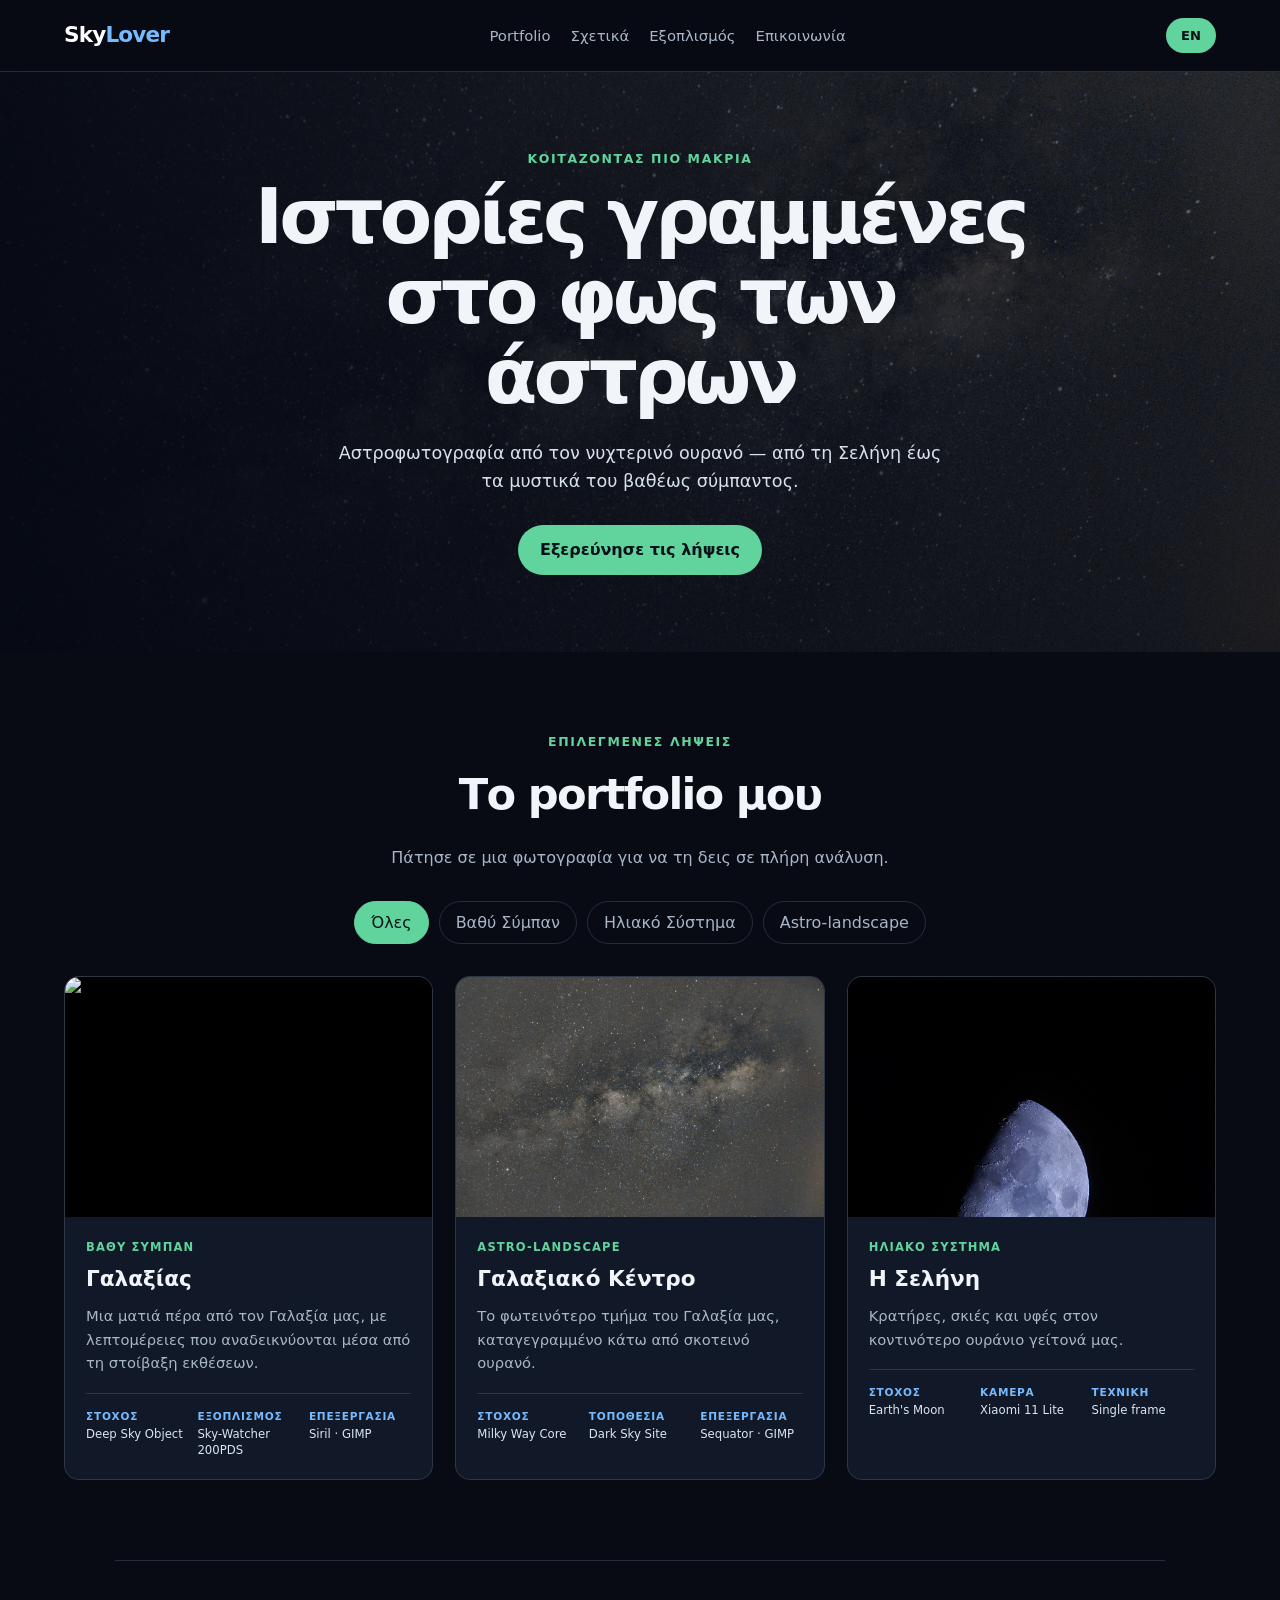
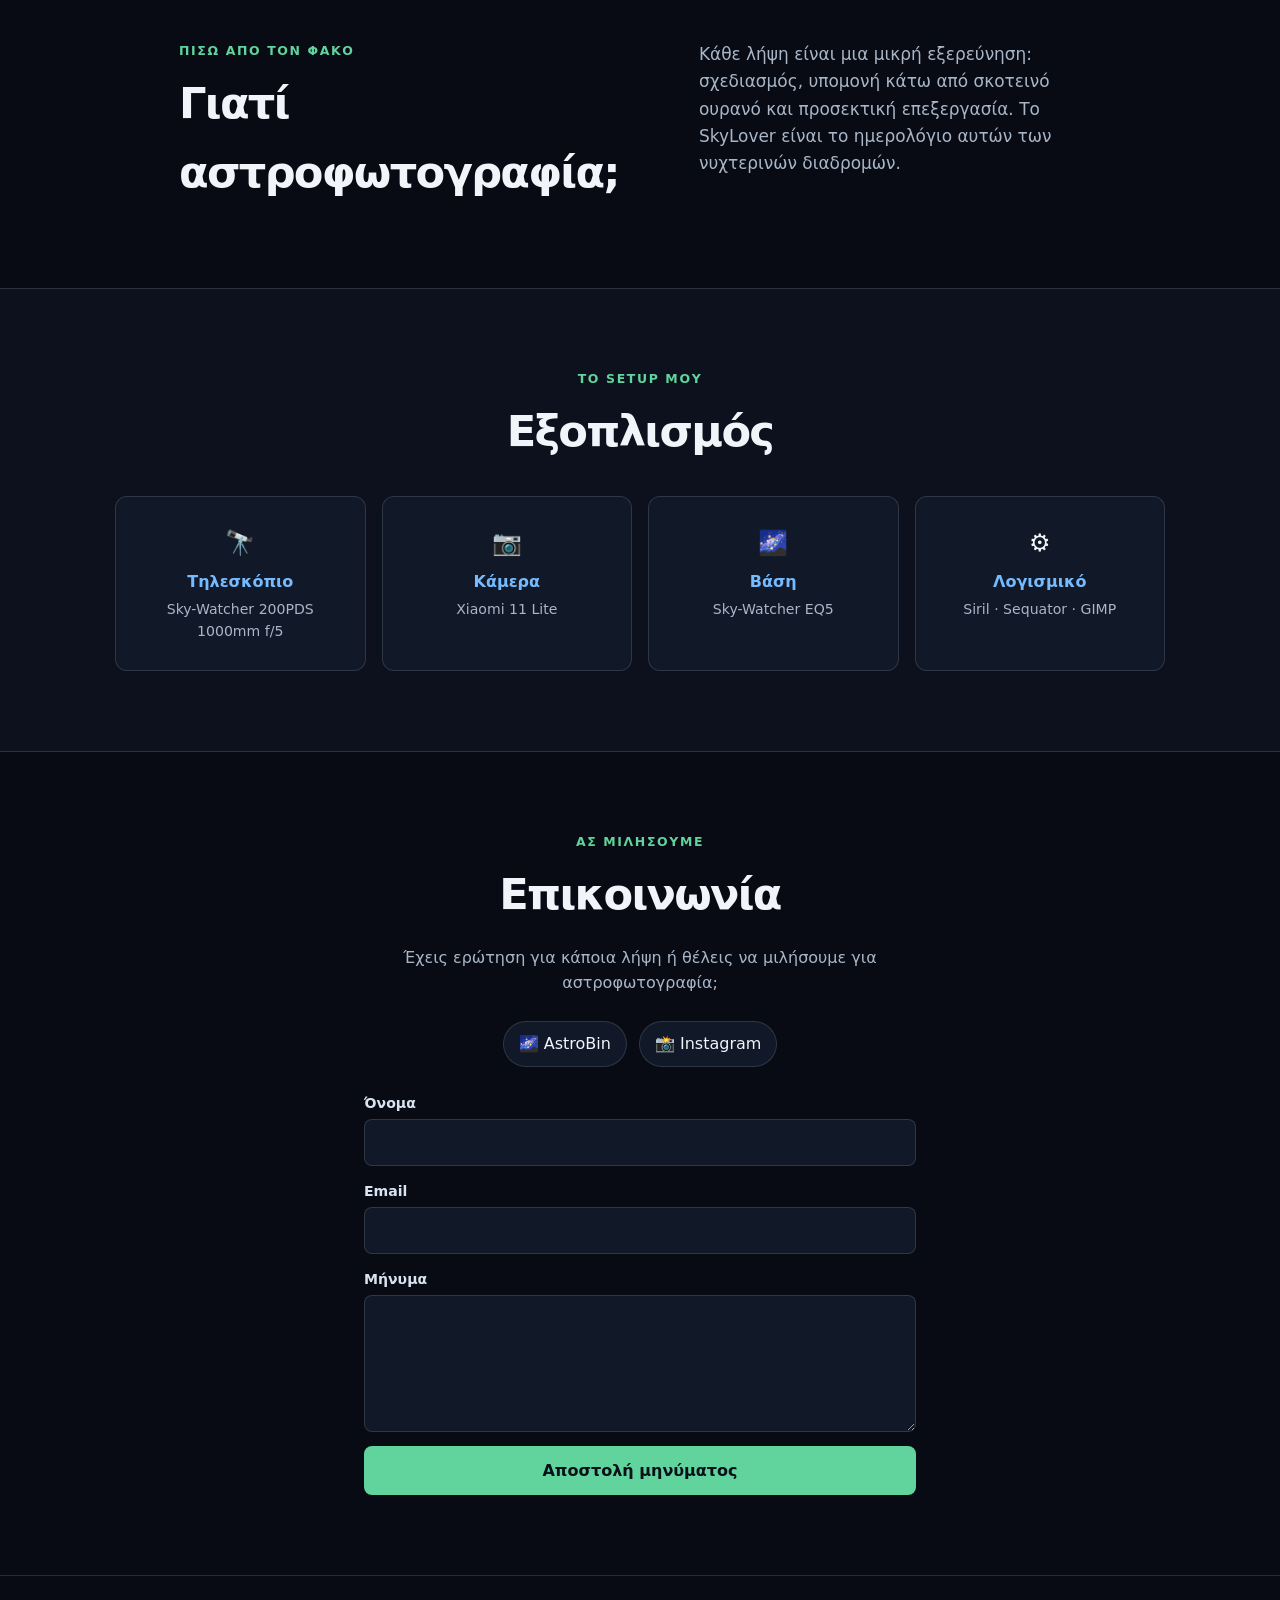
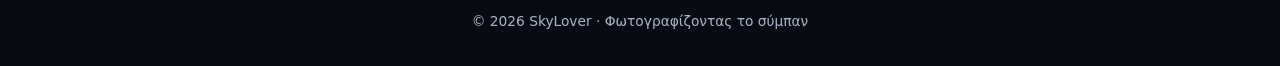
==== index.html @ 0308be3d "Initial SkyLover portfolio site" ====
<!DOCTYPE html>
<html lang="el">
<head>
    <meta charset="UTF-8">
    <meta name="viewport" content="width=device-width, initial-scale=1.0">
    <meta name="description" content="Portfolio αστροφωτογραφίας με λήψεις βαθέως ουρανού, Σελήνης και γαλαξιακού κέντρου.">
    <title>SkyLover | Astrophotography</title>
    <link rel="stylesheet" href="style.css">
</head>
<body>
    <nav class="navbar" aria-label="Κύρια πλοήγηση">
        <a class="logo" href="#top" aria-label="SkyLover αρχική">Sky<span>Lover</span></a>
        <ul class="nav-links">
            <li><a href="#gallery" data-el="Portfolio" data-en="Portfolio">Portfolio</a></li>
            <li><a href="#about" data-el="Σχετικά" data-en="About">Σχετικά</a></li>
            <li><a href="#gear" data-el="Εξοπλισμός" data-en="Gear">Εξοπλισμός</a></li>
            <li><a href="#contact" data-el="Επικοινωνία" data-en="Contact">Επικοινωνία</a></li>
        </ul>
        <button id="lang-toggle" class="lang-btn" type="button" aria-label="Switch language">EN</button>
    </nav>

    <header class="hero" id="top">
        <div class="hero-content">
            <p class="eyebrow" data-el="Κοιτάζοντας πιο μακριά" data-en="Looking farther">Κοιτάζοντας πιο μακριά</p>
            <h1 data-el="Ιστορίες γραμμένες στο φως των άστρων" data-en="Stories written in starlight">Ιστορίες γραμμένες στο φως των άστρων</h1>
            <p class="hero-text" data-el="Αστροφωτογραφία από τον νυχτερινό ουρανό — από τη Σελήνη έως τα μυστικά του βαθέως σύμπαντος." data-en="Astrophotography from the night sky — from the Moon to the mysteries of deep space.">Αστροφωτογραφία από τον νυχτερινό ουρανό — από τη Σελήνη έως τα μυστικά του βαθέως σύμπαντος.</p>
            <a class="primary-btn" href="#gallery" data-el="Εξερεύνησε τις λήψεις" data-en="Explore the images">Εξερεύνησε τις λήψεις</a>
        </div>
    </header>

    <main>
        <section class="portfolio-section" id="gallery" aria-labelledby="portfolio-title">
            <div class="section-heading">
                <p class="eyebrow" data-el="Επιλεγμένες λήψεις" data-en="Selected images">Επιλεγμένες λήψεις</p>
                <h2 id="portfolio-title" data-el="Το portfolio μου" data-en="My portfolio">Το portfolio μου</h2>
                <p data-el="Πάτησε σε μια φωτογραφία για να τη δεις σε πλήρη ανάλυση." data-en="Select an image to view it in full.">Πάτησε σε μια φωτογραφία για να τη δεις σε πλήρη ανάλυση.</p>
            </div>

            <div class="filters-container" role="group" aria-label="Φίλτρα συλλογής">
                <button class="filter-btn active" type="button" data-filter="all" data-el="Όλες" data-en="All">Όλες</button>
                <button class="filter-btn" type="button" data-filter="deepsky" data-el="Βαθύ Σύμπαν" data-en="Deep Sky">Βαθύ Σύμπαν</button>
                <button class="filter-btn" type="button" data-filter="solar" data-el="Ηλιακό Σύστημα" data-en="Solar System">Ηλιακό Σύστημα</button>
                <button class="filter-btn" type="button" data-filter="landscape" data-el="Astro-landscape" data-en="Astro-landscape">Astro-landscape</button>
            </div>

            <div class="gallery">
                <article class="card" data-category="deepsky">
                    <button class="image-trigger" type="button" data-image="images/galaxy.jpg" data-title-el="Γαλαξίας — Βαθύ Σύμπαν" data-title-en="Galaxy — Deep Sky" aria-label="Μεγέθυνση φωτογραφίας γαλαξία">
                        <img src="images/galaxy.jpg" alt="Φωτογραφία ενός γαλαξία στον βαθύ ουρανό" loading="lazy">
                        <span class="image-hint" data-el="Προβολή πλήρους εικόνας" data-en="View full image">Προβολή πλήρους εικόνας</span>
                    </button>
                    <div class="card-info">
                        <p class="category" data-el="Βαθύ Σύμπαν" data-en="Deep Sky">Βαθύ Σύμπαν</p>
                        <h3 data-el="Γαλαξίας" data-en="Galaxy">Γαλαξίας</h3>
                        <p data-el="Μια ματιά πέρα από τον Γαλαξία μας, με λεπτομέρειες που αναδεικνύονται μέσα από τη στοίβαξη εκθέσεων." data-en="A view beyond our Milky Way, with detail revealed through stacked exposures.">Μια ματιά πέρα από τον Γαλαξία μας, με λεπτομέρειες που αναδεικνύονται μέσα από τη στοίβαξη εκθέσεων.</p>
                        <dl class="shot-details"><div><dt data-el="Στόχος" data-en="Target">Στόχος</dt><dd>Deep Sky Object</dd></div><div><dt data-el="Εξοπλισμός" data-en="Gear">Εξοπλισμός</dt><dd>Sky-Watcher 200PDS</dd></div><div><dt data-el="Επεξεργασία" data-en="Processing">Επεξεργασία</dt><dd>Siril · GIMP</dd></div></dl>
                    </div>
                </article>

                <article class="card" data-category="landscape">
                    <button class="image-trigger" type="button" data-image="images/galaxy_center0.jpg" data-title-el="Γαλαξιακό Κέντρο" data-title-en="Milky Way Center" aria-label="Μεγέθυνση φωτογραφίας γαλαξιακού κέντρου">
                        <img src="images/galaxy_center0.jpg" alt="Το φωτεινό γαλαξιακό κέντρο στον νυχτερινό ουρανό" loading="lazy">
                        <span class="image-hint" data-el="Προβολή πλήρους εικόνας" data-en="View full image">Προβολή πλήρους εικόνας</span>
                    </button>
                    <div class="card-info">
                        <p class="category" data-el="Astro-landscape" data-en="Astro-landscape">Astro-landscape</p>
                        <h3 data-el="Γαλαξιακό Κέντρο" data-en="Milky Way Center">Γαλαξιακό Κέντρο</h3>
                        <p data-el="Το φωτεινότερο τμήμα του Γαλαξία μας, καταγεγραμμένο κάτω από σκοτεινό ουρανό." data-en="The brightest part of our Milky Way, captured beneath a dark sky.">Το φωτεινότερο τμήμα του Γαλαξία μας, καταγεγραμμένο κάτω από σκοτεινό ουρανό.</p>
                        <dl class="shot-details"><div><dt data-el="Στόχος" data-en="Target">Στόχος</dt><dd>Milky Way Core</dd></div><div><dt data-el="Τοποθεσία" data-en="Location">Τοποθεσία</dt><dd>Dark Sky Site</dd></div><div><dt data-el="Επεξεργασία" data-en="Processing">Επεξεργασία</dt><dd>Sequator · GIMP</dd></div></dl>
                    </div>
                </article>

                <article class="card" data-category="solar">
                    <button class="image-trigger" type="button" data-image="images/moon1.jpg" data-title-el="Η Σελήνη" data-title-en="The Moon" aria-label="Μεγέθυνση φωτογραφίας της Σελήνης">
                        <img src="images/moon1.jpg" alt="Λεπτομερής φωτογραφία της Σελήνης" loading="lazy">
                        <span class="image-hint" data-el="Προβολή πλήρους εικόνας" data-en="View full image">Προβολή πλήρους εικόνας</span>
                    </button>
                    <div class="card-info">
                        <p class="category" data-el="Ηλιακό Σύστημα" data-en="Solar System">Ηλιακό Σύστημα</p>
                        <h3 data-el="Η Σελήνη" data-en="The Moon">Η Σελήνη</h3>
                        <p data-el="Κρατήρες, σκιές και υφές στον κοντινότερο ουράνιο γείτονά μας." data-en="Craters, shadows, and texture on our nearest celestial neighbour.">Κρατήρες, σκιές και υφές στον κοντινότερο ουράνιο γείτονά μας.</p>
                        <dl class="shot-details"><div><dt data-el="Στόχος" data-en="Target">Στόχος</dt><dd>Earth's Moon</dd></div><div><dt data-el="Κάμερα" data-en="Camera">Κάμερα</dt><dd>Xiaomi 11 Lite</dd></div><div><dt data-el="Τεχνική" data-en="Technique">Τεχνική</dt><dd>Single frame</dd></div></dl>
                    </div>
                </article>
            </div>
        </section>

        <section class="about-section" id="about">
            <div><p class="eyebrow" data-el="Πίσω από τον φακό" data-en="Behind the lens">Πίσω από τον φακό</p><h2 data-el="Γιατί αστροφωτογραφία;" data-en="Why astrophotography?">Γιατί αστροφωτογραφία;</h2></div>
            <p data-el="Κάθε λήψη είναι μια μικρή εξερεύνηση: σχεδιασμός, υπομονή κάτω από σκοτεινό ουρανό και προσεκτική επεξεργασία. Το SkyLover είναι το ημερολόγιο αυτών των νυχτερινών διαδρομών." data-en="Every image is a small expedition: planning, patience under a dark sky, and careful processing. SkyLover is the journal of these nocturnal journeys.">Κάθε λήψη είναι μια μικρή εξερεύνηση: σχεδιασμός, υπομονή κάτω από σκοτεινό ουρανό και προσεκτική επεξεργασία. Το SkyLover είναι το ημερολόγιο αυτών των νυχτερινών διαδρομών.</p>
        </section>

        <section class="gear-section" id="gear"><div class="section-heading"><p class="eyebrow" data-el="Το setup μου" data-en="My setup">Το setup μου</p><h2 data-el="Εξοπλισμός" data-en="Astro gear">Εξοπλισμός</h2></div><div class="gear-grid"><article class="gear-item"><span>🔭</span><h3 data-el="Τηλεσκόπιο" data-en="Telescope">Τηλεσκόπιο</h3><p>Sky-Watcher 200PDS<br>1000mm f/5</p></article><article class="gear-item"><span>📷</span><h3 data-el="Κάμερα" data-en="Camera">Κάμερα</h3><p>Xiaomi 11 Lite</p></article><article class="gear-item"><span>🌌</span><h3 data-el="Βάση" data-en="Mount">Βάση</h3><p>Sky-Watcher EQ5</p></article><article class="gear-item"><span>⚙️</span><h3 data-el="Λογισμικό" data-en="Software">Λογισμικό</h3><p>Siril · Sequator · GIMP</p></article></div></section>

        <section class="contact-section" id="contact"><p class="eyebrow" data-el="Ας μιλήσουμε" data-en="Let's talk">Ας μιλήσουμε</p><h2 data-el="Επικοινωνία" data-en="Contact">Επικοινωνία</h2><p data-el="Έχεις ερώτηση για κάποια λήψη ή θέλεις να μιλήσουμε για αστροφωτογραφία;" data-en="Have a question about an image or want to talk astrophotography?">Έχεις ερώτηση για κάποια λήψη ή θέλεις να μιλήσουμε για αστροφωτογραφία;</p><div class="social-links"><a href="https://www.astrobin.com" target="_blank" rel="noopener noreferrer" class="social-btn">🌌 AstroBin</a><a href="https://www.instagram.com" target="_blank" rel="noopener noreferrer" class="social-btn">📸 Instagram</a></div><form class="contact-form" action="https://formspree.io/f/meeydolz" method="POST"><label><span data-el="Όνομα" data-en="Name">Όνομα</span><input type="text" name="name" autocomplete="name" required></label><label>Email<input type="email" name="email" autocomplete="email" required></label><label><span data-el="Μήνυμα" data-en="Message">Μήνυμα</span><textarea name="message" rows="5" required></textarea></label><button type="submit" class="submit-btn" data-el="Αποστολή μηνύματος" data-en="Send message">Αποστολή μηνύματος</button></form></section>
    </main>

    <footer><p>© <span id="year"></span> SkyLover · <span data-el="Φωτογραφίζοντας το σύμπαν" data-en="Photographing the universe">Φωτογραφίζοντας το σύμπαν</span></p></footer>
    <div id="lightbox" class="lightbox" role="dialog" aria-modal="true" aria-labelledby="lightbox-title" hidden><button class="close-lightbox" type="button" aria-label="Κλείσιμο">×</button><figure><img class="lightbox-content" id="lightbox-img" alt=""><figcaption id="lightbox-title"></figcaption></figure></div>
    <script src="script.js"></script>
</body>
</html>
---- style.css ----
:root { --bg:#080b14; --surface:#111827; --surface-light:#192333; --text:#f1f5f9; --muted:#a9b6c7; --line:rgba(148,163,184,.22); --blue:#76bbff; --accent:#61d39c; }
* { box-sizing:border-box; }
html { scroll-behavior:smooth; }
body { margin:0; background:var(--bg); color:var(--text); font-family:Segoe UI,system-ui,sans-serif; line-height:1.6; }
.navbar { min-height:72px; display:flex; align-items:center; gap:28px; justify-content:space-between; padding:14px clamp(20px,5vw,76px); background:rgba(8,11,20,.88); border-bottom:1px solid var(--line); position:sticky; top:0; z-index:20; backdrop-filter:blur(16px); }
.logo { color:#fff; text-decoration:none; font-size:1.35rem; font-weight:800; letter-spacing:-.04em; }.logo span{color:var(--blue)}
.nav-links { display:flex; list-style:none; gap:20px; padding:0; margin:0; }.nav-links a { color:var(--muted); text-decoration:none; font-size:.93rem; }.nav-links a:hover,.nav-links a:focus { color:var(--blue); }
button,.primary-btn { font:inherit; }.lang-btn,.filter-btn,.social-btn,.submit-btn,.primary-btn { cursor:pointer; transition:.2s ease; }.lang-btn { color:#07111a; background:var(--accent); border:0; border-radius:999px; padding:7px 15px; font-weight:800; font-size:.82rem; }
.hero { min-height:580px; display:grid; place-items:center; text-align:center; padding:72px 20px; background:linear-gradient(90deg,rgba(3,7,18,.92),rgba(3,7,18,.46)),linear-gradient(0deg,rgba(8,11,20,.55),rgba(8,11,20,.15)),url('images/galaxy_center0.jpg') center/cover; }.hero-content { max-width:780px; }.eyebrow { color:var(--accent); text-transform:uppercase; letter-spacing:.13em; font-weight:800; font-size:.78rem; margin:0 0 8px; }.hero h1 { font-size:clamp(2.5rem,6vw,5rem); line-height:1.04; margin:0; letter-spacing:-.055em; }.hero-text { max-width:620px; margin:22px auto 30px; color:#d8e2ee; font-size:1.1rem; }.primary-btn { display:inline-block; border-radius:999px; color:#07111a; background:var(--accent); padding:12px 22px; text-decoration:none; font-weight:800; }.primary-btn:hover { transform:translateY(-2px); box-shadow:0 8px 28px rgba(97,211,156,.3); }
.portfolio-section,.gear-section,.contact-section,.about-section { padding:80px clamp(20px,5vw,76px); }.section-heading { max-width:650px; margin:0 auto 30px; text-align:center; }.section-heading h2,.about-section h2,.contact-section h2 { font-size:clamp(1.8rem,4vw,2.7rem); margin:0; letter-spacing:-.04em; }.section-heading p:last-child,.contact-section>p:not(.eyebrow),.about-section>p { color:var(--muted); }
.filters-container { display:flex; flex-wrap:wrap; justify-content:center; gap:10px; margin-bottom:32px; }.filter-btn { color:var(--muted); padding:8px 16px; background:transparent; border:1px solid var(--line); border-radius:999px; }.filter-btn:hover,.filter-btn.active { color:#07111a; border-color:var(--accent); background:var(--accent); }
.gallery { max-width:1200px; margin:auto; display:grid; grid-template-columns:repeat(3,1fr); gap:22px; }.card { background:var(--surface); border:1px solid var(--line); border-radius:15px; overflow:hidden; }.image-trigger { padding:0; border:0; display:block; width:100%; position:relative; overflow:hidden; background:#000; cursor:zoom-in; }.image-trigger img { display:block; width:100%; height:240px; object-fit:cover; transition:transform .35s ease; }.image-trigger:hover img,.image-trigger:focus img { transform:scale(1.05); }.image-hint { position:absolute; left:14px; bottom:12px; padding:5px 10px; border-radius:999px; background:rgba(8,11,20,.78); color:#fff; font-size:.75rem; opacity:0; transform:translateY(7px); transition:.2s; }.image-trigger:hover .image-hint,.image-trigger:focus .image-hint { opacity:1; transform:none; }.card-info { padding:21px; }.category { color:var(--accent); text-transform:uppercase; letter-spacing:.1em; font-size:.72rem; font-weight:800; margin:0; }.card h3 { font-size:1.35rem; margin:5px 0 8px; }.card-info>p:not(.category) { color:var(--muted); font-size:.92rem; margin:0 0 18px; }.shot-details { margin:0; display:grid; grid-template-columns:repeat(3,1fr); gap:9px; border-top:1px solid var(--line); padding-top:14px; }.shot-details dt { color:var(--blue); font-size:.66rem; font-weight:800; text-transform:uppercase; letter-spacing:.07em; }.shot-details dd { color:#dbe5f0; margin:2px 0 0; font-size:.73rem; line-height:1.35; }
.about-section { max-width:1050px; margin:auto; display:grid; grid-template-columns:1fr 1.25fr; gap:80px; border-top:1px solid var(--line); }.about-section>p { font-size:1.06rem; margin:0; }.gear-section { background:#0c111d; border-block:1px solid var(--line); }.gear-grid { display:grid; grid-template-columns:repeat(4,1fr); gap:16px; max-width:1050px; margin:auto; }.gear-item { text-align:center; padding:27px 15px; background:var(--surface); border:1px solid var(--line); border-radius:12px; }.gear-item>span { font-size:1.5rem; }.gear-item h3 { margin:7px 0 3px; color:var(--blue); font-size:1rem; }.gear-item p { margin:0; color:var(--muted); font-size:.88rem; }
.contact-section { max-width:680px; margin:auto; text-align:center; }.social-links { display:flex; justify-content:center; gap:12px; margin:25px 0; }.social-btn { text-decoration:none; color:var(--text); border:1px solid var(--line); background:var(--surface); padding:9px 15px; border-radius:999px; }.social-btn:hover { border-color:var(--blue); }.contact-form { display:grid; gap:14px; text-align:left; }.contact-form label { display:grid; gap:5px; color:#d9e4f0; font-size:.88rem; font-weight:700; }.contact-form input,.contact-form textarea { width:100%; color:var(--text); background:var(--surface); border:1px solid var(--line); border-radius:8px; padding:11px; font:inherit; }.contact-form input:focus,.contact-form textarea:focus { outline:2px solid var(--blue); outline-offset:2px; }.submit-btn { border:0; border-radius:8px; background:var(--accent); color:#07111a; padding:12px; font-weight:800; }.submit-btn:hover { filter:brightness(1.07); }.form-note { color:var(--muted); font-size:.8rem; } footer { padding:20px; color:var(--muted); border-top:1px solid var(--line); text-align:center; font-size:.86rem; }
.lightbox[hidden] { display:none; }.lightbox { position:fixed; inset:0; z-index:100; background:rgba(0,0,0,.94); padding:48px 20px 20px; display:grid; place-items:center; }.lightbox figure { margin:0; display:grid; gap:9px; justify-items:center; max-height:100%; }.lightbox-content { max-height:78vh; max-width:min(94vw,1280px); object-fit:contain; border-radius:8px; }.lightbox figcaption { color:#e3edf8; }.close-lightbox { position:absolute; right:22px; top:12px; border:0; color:#fff; background:transparent; font-size:2.5rem; line-height:1; cursor:pointer; }
@media (max-width:800px) { .navbar { gap:12px; }.nav-links { gap:12px; }.gallery { grid-template-columns:1fr 1fr; }.gear-grid { grid-template-columns:1fr 1fr; }.about-section { grid-template-columns:1fr; gap:18px; } }
@media (max-width:560px) { .navbar { padding:12px 16px; }.nav-links { display:none; }.hero { min-height:500px; }.portfolio-section,.gear-section,.contact-section,.about-section { padding:58px 20px; }.gallery { grid-template-columns:1fr; }.image-trigger img { height:255px; }.shot-details { gap:5px; }.gear-grid { grid-template-columns:1fr 1fr; } }
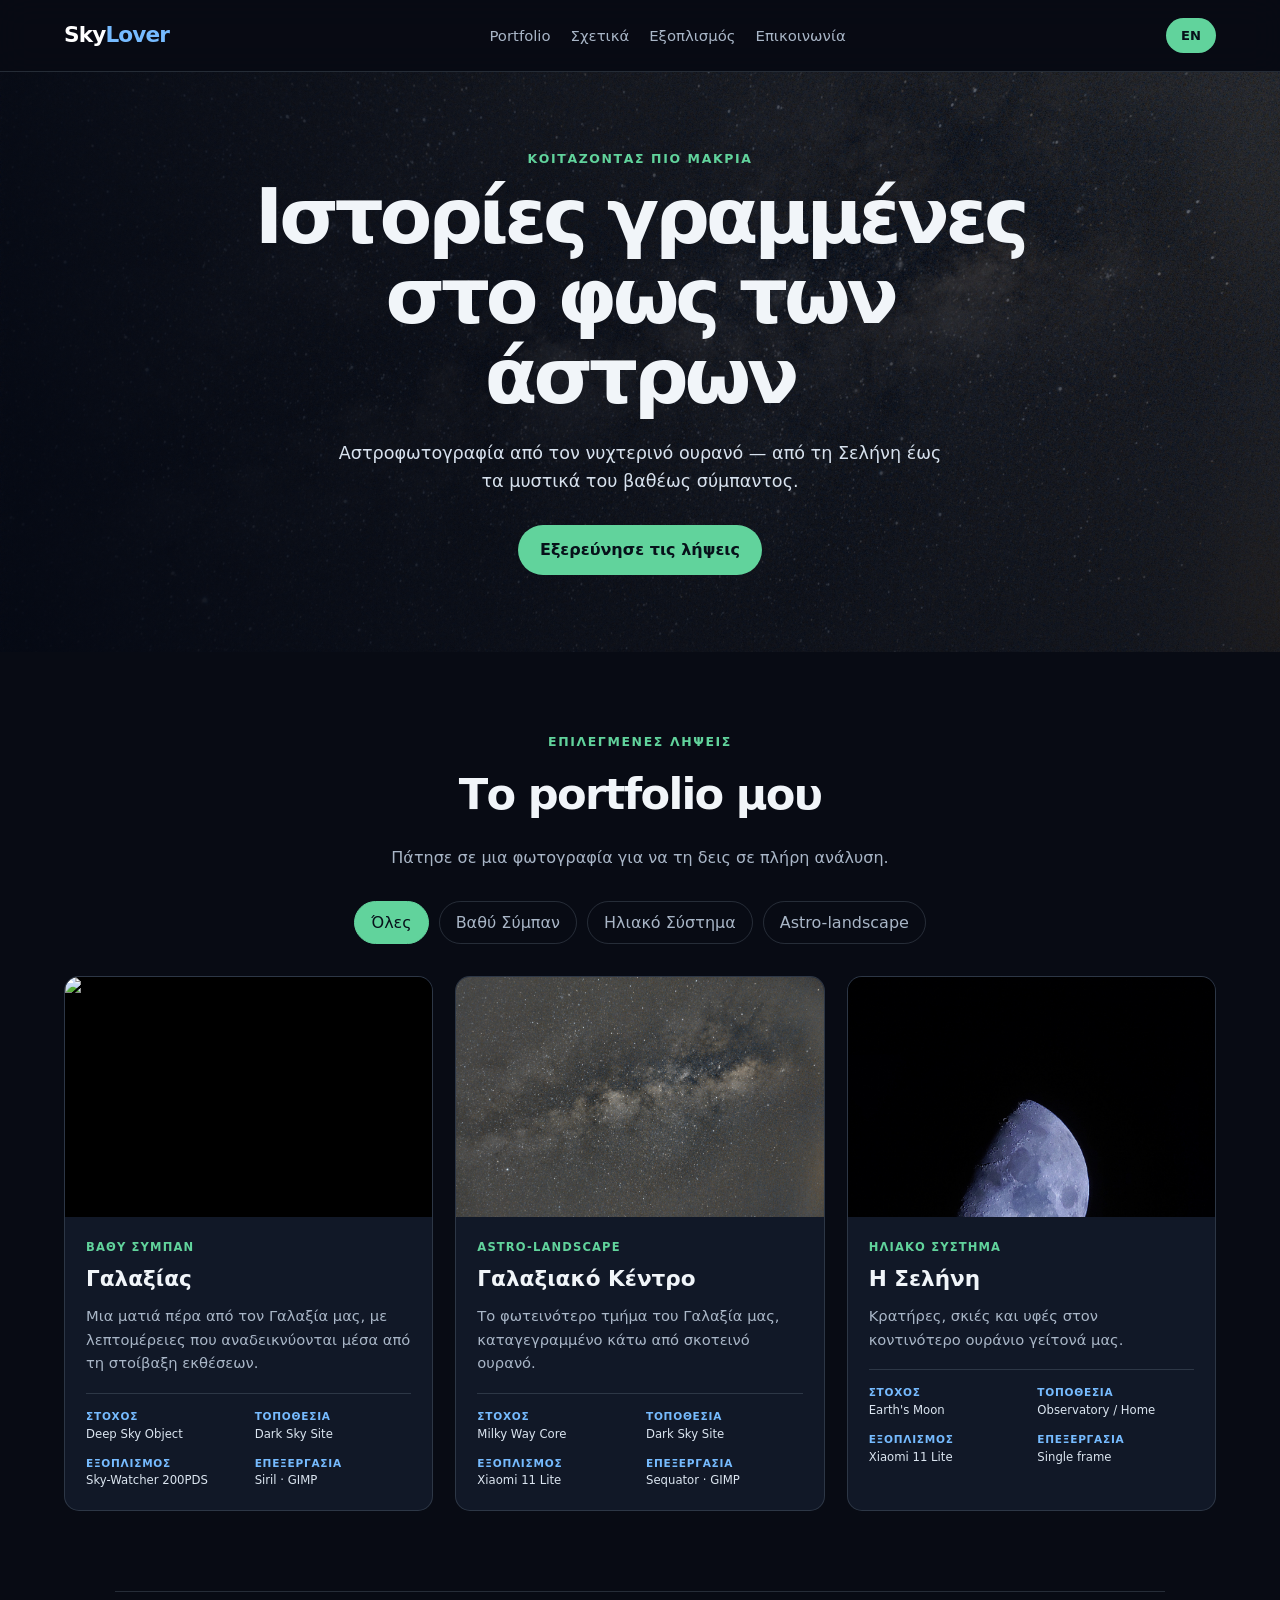
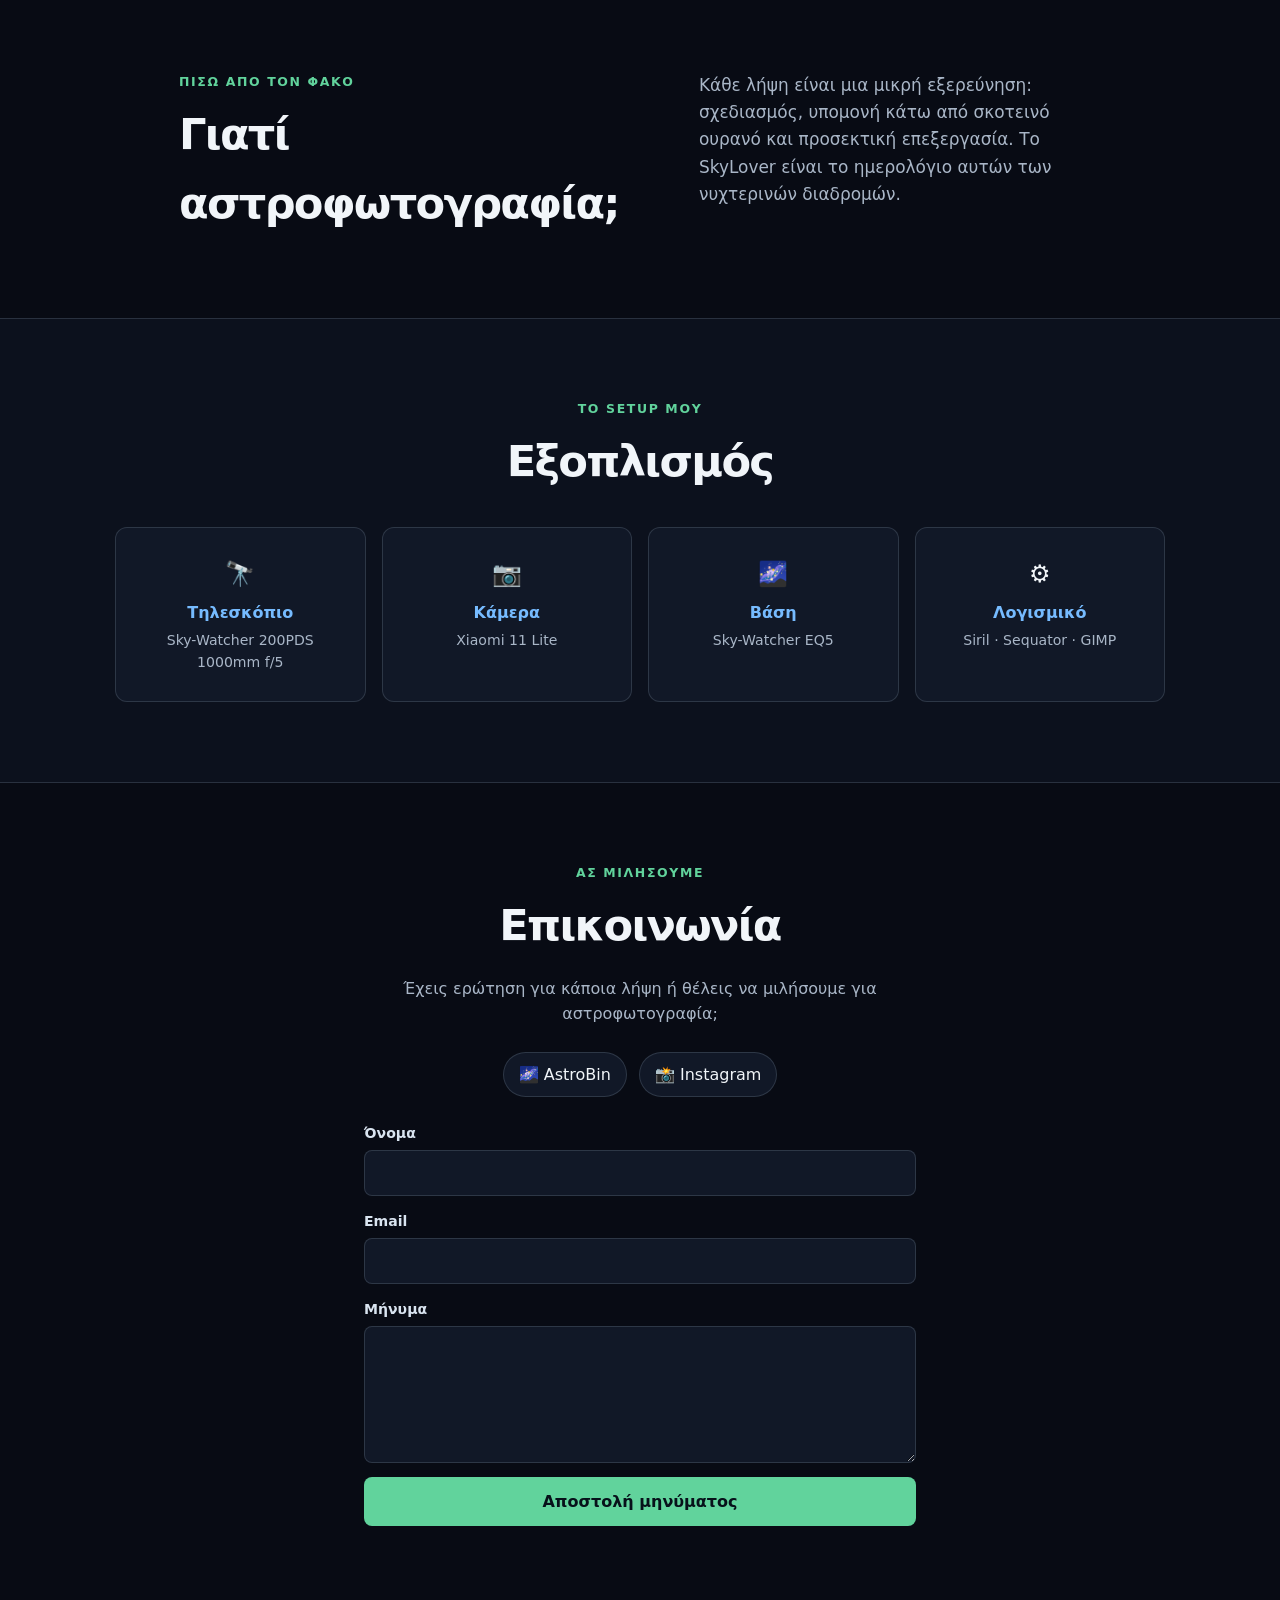
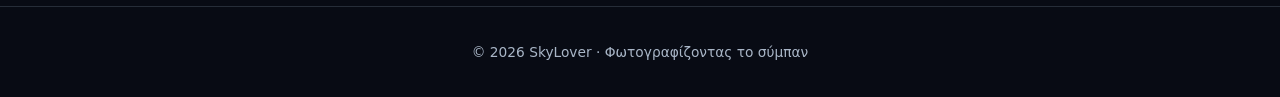
==== commit 43f8b765: "Add photo management CMS" ====
--- a/index.html
+++ b/index.html
@@ -43,46 +43,7 @@
                 <button class="filter-btn" type="button" data-filter="landscape" data-el="Astro-landscape" data-en="Astro-landscape">Astro-landscape</button>
             </div>
 
-            <div class="gallery">
-                <article class="card" data-category="deepsky">
-                    <button class="image-trigger" type="button" data-image="images/galaxy.jpg" data-title-el="Γαλαξίας — Βαθύ Σύμπαν" data-title-en="Galaxy — Deep Sky" aria-label="Μεγέθυνση φωτογραφίας γαλαξία">
-                        <img src="images/galaxy.jpg" alt="Φωτογραφία ενός γαλαξία στον βαθύ ουρανό" loading="lazy">
-                        <span class="image-hint" data-el="Προβολή πλήρους εικόνας" data-en="View full image">Προβολή πλήρους εικόνας</span>
-                    </button>
-                    <div class="card-info">
-                        <p class="category" data-el="Βαθύ Σύμπαν" data-en="Deep Sky">Βαθύ Σύμπαν</p>
-                        <h3 data-el="Γαλαξίας" data-en="Galaxy">Γαλαξίας</h3>
-                        <p data-el="Μια ματιά πέρα από τον Γαλαξία μας, με λεπτομέρειες που αναδεικνύονται μέσα από τη στοίβαξη εκθέσεων." data-en="A view beyond our Milky Way, with detail revealed through stacked exposures.">Μια ματιά πέρα από τον Γαλαξία μας, με λεπτομέρειες που αναδεικνύονται μέσα από τη στοίβαξη εκθέσεων.</p>
-                        <dl class="shot-details"><div><dt data-el="Στόχος" data-en="Target">Στόχος</dt><dd>Deep Sky Object</dd></div><div><dt data-el="Εξοπλισμός" data-en="Gear">Εξοπλισμός</dt><dd>Sky-Watcher 200PDS</dd></div><div><dt data-el="Επεξεργασία" data-en="Processing">Επεξεργασία</dt><dd>Siril · GIMP</dd></div></dl>
-                    </div>
-                </article>
-
-                <article class="card" data-category="landscape">
-                    <button class="image-trigger" type="button" data-image="images/galaxy_center0.jpg" data-title-el="Γαλαξιακό Κέντρο" data-title-en="Milky Way Center" aria-label="Μεγέθυνση φωτογραφίας γαλαξιακού κέντρου">
-                        <img src="images/galaxy_center0.jpg" alt="Το φωτεινό γαλαξιακό κέντρο στον νυχτερινό ουρανό" loading="lazy">
-                        <span class="image-hint" data-el="Προβολή πλήρους εικόνας" data-en="View full image">Προβολή πλήρους εικόνας</span>
-                    </button>
-                    <div class="card-info">
-                        <p class="category" data-el="Astro-landscape" data-en="Astro-landscape">Astro-landscape</p>
-                        <h3 data-el="Γαλαξιακό Κέντρο" data-en="Milky Way Center">Γαλαξιακό Κέντρο</h3>
-                        <p data-el="Το φωτεινότερο τμήμα του Γαλαξία μας, καταγεγραμμένο κάτω από σκοτεινό ουρανό." data-en="The brightest part of our Milky Way, captured beneath a dark sky.">Το φωτεινότερο τμήμα του Γαλαξία μας, καταγεγραμμένο κάτω από σκοτεινό ουρανό.</p>
-                        <dl class="shot-details"><div><dt data-el="Στόχος" data-en="Target">Στόχος</dt><dd>Milky Way Core</dd></div><div><dt data-el="Τοποθεσία" data-en="Location">Τοποθεσία</dt><dd>Dark Sky Site</dd></div><div><dt data-el="Επεξεργασία" data-en="Processing">Επεξεργασία</dt><dd>Sequator · GIMP</dd></div></dl>
-                    </div>
-                </article>
-
-                <article class="card" data-category="solar">
-                    <button class="image-trigger" type="button" data-image="images/moon1.jpg" data-title-el="Η Σελήνη" data-title-en="The Moon" aria-label="Μεγέθυνση φωτογραφίας της Σελήνης">
-                        <img src="images/moon1.jpg" alt="Λεπτομερής φωτογραφία της Σελήνης" loading="lazy">
-                        <span class="image-hint" data-el="Προβολή πλήρους εικόνας" data-en="View full image">Προβολή πλήρους εικόνας</span>
-                    </button>
-                    <div class="card-info">
-                        <p class="category" data-el="Ηλιακό Σύστημα" data-en="Solar System">Ηλιακό Σύστημα</p>
-                        <h3 data-el="Η Σελήνη" data-en="The Moon">Η Σελήνη</h3>
-                        <p data-el="Κρατήρες, σκιές και υφές στον κοντινότερο ουράνιο γείτονά μας." data-en="Craters, shadows, and texture on our nearest celestial neighbour.">Κρατήρες, σκιές και υφές στον κοντινότερο ουράνιο γείτονά μας.</p>
-                        <dl class="shot-details"><div><dt data-el="Στόχος" data-en="Target">Στόχος</dt><dd>Earth's Moon</dd></div><div><dt data-el="Κάμερα" data-en="Camera">Κάμερα</dt><dd>Xiaomi 11 Lite</dd></div><div><dt data-el="Τεχνική" data-en="Technique">Τεχνική</dt><dd>Single frame</dd></div></dl>
-                    </div>
-                </article>
-            </div>
+            <div class="gallery" id="photo-gallery" aria-live="polite"></div>
         </section>
 
         <section class="about-section" id="about">
--- a/style.css
+++ b/style.css
@@ -9,7 +9,7 @@
 .hero { min-height:580px; display:grid; place-items:center; text-align:center; padding:72px 20px; background:linear-gradient(90deg,rgba(3,7,18,.92),rgba(3,7,18,.46)),linear-gradient(0deg,rgba(8,11,20,.55),rgba(8,11,20,.15)),url('images/galaxy_center0.jpg') center/cover; }.hero-content { max-width:780px; }.eyebrow { color:var(--accent); text-transform:uppercase; letter-spacing:.13em; font-weight:800; font-size:.78rem; margin:0 0 8px; }.hero h1 { font-size:clamp(2.5rem,6vw,5rem); line-height:1.04; margin:0; letter-spacing:-.055em; }.hero-text { max-width:620px; margin:22px auto 30px; color:#d8e2ee; font-size:1.1rem; }.primary-btn { display:inline-block; border-radius:999px; color:#07111a; background:var(--accent); padding:12px 22px; text-decoration:none; font-weight:800; }.primary-btn:hover { transform:translateY(-2px); box-shadow:0 8px 28px rgba(97,211,156,.3); }
 .portfolio-section,.gear-section,.contact-section,.about-section { padding:80px clamp(20px,5vw,76px); }.section-heading { max-width:650px; margin:0 auto 30px; text-align:center; }.section-heading h2,.about-section h2,.contact-section h2 { font-size:clamp(1.8rem,4vw,2.7rem); margin:0; letter-spacing:-.04em; }.section-heading p:last-child,.contact-section>p:not(.eyebrow),.about-section>p { color:var(--muted); }
 .filters-container { display:flex; flex-wrap:wrap; justify-content:center; gap:10px; margin-bottom:32px; }.filter-btn { color:var(--muted); padding:8px 16px; background:transparent; border:1px solid var(--line); border-radius:999px; }.filter-btn:hover,.filter-btn.active { color:#07111a; border-color:var(--accent); background:var(--accent); }
-.gallery { max-width:1200px; margin:auto; display:grid; grid-template-columns:repeat(3,1fr); gap:22px; }.card { background:var(--surface); border:1px solid var(--line); border-radius:15px; overflow:hidden; }.image-trigger { padding:0; border:0; display:block; width:100%; position:relative; overflow:hidden; background:#000; cursor:zoom-in; }.image-trigger img { display:block; width:100%; height:240px; object-fit:cover; transition:transform .35s ease; }.image-trigger:hover img,.image-trigger:focus img { transform:scale(1.05); }.image-hint { position:absolute; left:14px; bottom:12px; padding:5px 10px; border-radius:999px; background:rgba(8,11,20,.78); color:#fff; font-size:.75rem; opacity:0; transform:translateY(7px); transition:.2s; }.image-trigger:hover .image-hint,.image-trigger:focus .image-hint { opacity:1; transform:none; }.card-info { padding:21px; }.category { color:var(--accent); text-transform:uppercase; letter-spacing:.1em; font-size:.72rem; font-weight:800; margin:0; }.card h3 { font-size:1.35rem; margin:5px 0 8px; }.card-info>p:not(.category) { color:var(--muted); font-size:.92rem; margin:0 0 18px; }.shot-details { margin:0; display:grid; grid-template-columns:repeat(3,1fr); gap:9px; border-top:1px solid var(--line); padding-top:14px; }.shot-details dt { color:var(--blue); font-size:.66rem; font-weight:800; text-transform:uppercase; letter-spacing:.07em; }.shot-details dd { color:#dbe5f0; margin:2px 0 0; font-size:.73rem; line-height:1.35; }
+.gallery { max-width:1200px; margin:auto; display:grid; grid-template-columns:repeat(3,1fr); gap:22px; }.card { background:var(--surface); border:1px solid var(--line); border-radius:15px; overflow:hidden; }.image-trigger { padding:0; border:0; display:block; width:100%; position:relative; overflow:hidden; background:#000; cursor:zoom-in; }.image-trigger img { display:block; width:100%; height:240px; object-fit:cover; transition:transform .35s ease; }.image-trigger:hover img,.image-trigger:focus img { transform:scale(1.05); }.image-hint { position:absolute; left:14px; bottom:12px; padding:5px 10px; border-radius:999px; background:rgba(8,11,20,.78); color:#fff; font-size:.75rem; opacity:0; transform:translateY(7px); transition:.2s; }.image-trigger:hover .image-hint,.image-trigger:focus .image-hint { opacity:1; transform:none; }.card-info { padding:21px; }.category { color:var(--accent); text-transform:uppercase; letter-spacing:.1em; font-size:.72rem; font-weight:800; margin:0; }.card h3 { font-size:1.35rem; margin:5px 0 8px; }.card-info>p:not(.category) { color:var(--muted); font-size:.92rem; margin:0 0 18px; }.shot-details { margin:0; display:grid; grid-template-columns:repeat(2,1fr); gap:12px; border-top:1px solid var(--line); padding-top:14px; }.shot-details dt { color:var(--blue); font-size:.66rem; font-weight:800; text-transform:uppercase; letter-spacing:.07em; }.shot-details dd { color:#dbe5f0; margin:2px 0 0; font-size:.73rem; line-height:1.35; }
 .about-section { max-width:1050px; margin:auto; display:grid; grid-template-columns:1fr 1.25fr; gap:80px; border-top:1px solid var(--line); }.about-section>p { font-size:1.06rem; margin:0; }.gear-section { background:#0c111d; border-block:1px solid var(--line); }.gear-grid { display:grid; grid-template-columns:repeat(4,1fr); gap:16px; max-width:1050px; margin:auto; }.gear-item { text-align:center; padding:27px 15px; background:var(--surface); border:1px solid var(--line); border-radius:12px; }.gear-item>span { font-size:1.5rem; }.gear-item h3 { margin:7px 0 3px; color:var(--blue); font-size:1rem; }.gear-item p { margin:0; color:var(--muted); font-size:.88rem; }
 .contact-section { max-width:680px; margin:auto; text-align:center; }.social-links { display:flex; justify-content:center; gap:12px; margin:25px 0; }.social-btn { text-decoration:none; color:var(--text); border:1px solid var(--line); background:var(--surface); padding:9px 15px; border-radius:999px; }.social-btn:hover { border-color:var(--blue); }.contact-form { display:grid; gap:14px; text-align:left; }.contact-form label { display:grid; gap:5px; color:#d9e4f0; font-size:.88rem; font-weight:700; }.contact-form input,.contact-form textarea { width:100%; color:var(--text); background:var(--surface); border:1px solid var(--line); border-radius:8px; padding:11px; font:inherit; }.contact-form input:focus,.contact-form textarea:focus { outline:2px solid var(--blue); outline-offset:2px; }.submit-btn { border:0; border-radius:8px; background:var(--accent); color:#07111a; padding:12px; font-weight:800; }.submit-btn:hover { filter:brightness(1.07); }.form-note { color:var(--muted); font-size:.8rem; } footer { padding:20px; color:var(--muted); border-top:1px solid var(--line); text-align:center; font-size:.86rem; }
 .lightbox[hidden] { display:none; }.lightbox { position:fixed; inset:0; z-index:100; background:rgba(0,0,0,.94); padding:48px 20px 20px; display:grid; place-items:center; }.lightbox figure { margin:0; display:grid; gap:9px; justify-items:center; max-height:100%; }.lightbox-content { max-height:78vh; max-width:min(94vw,1280px); object-fit:contain; border-radius:8px; }.lightbox figcaption { color:#e3edf8; }.close-lightbox { position:absolute; right:22px; top:12px; border:0; color:#fff; background:transparent; font-size:2.5rem; line-height:1; cursor:pointer; }
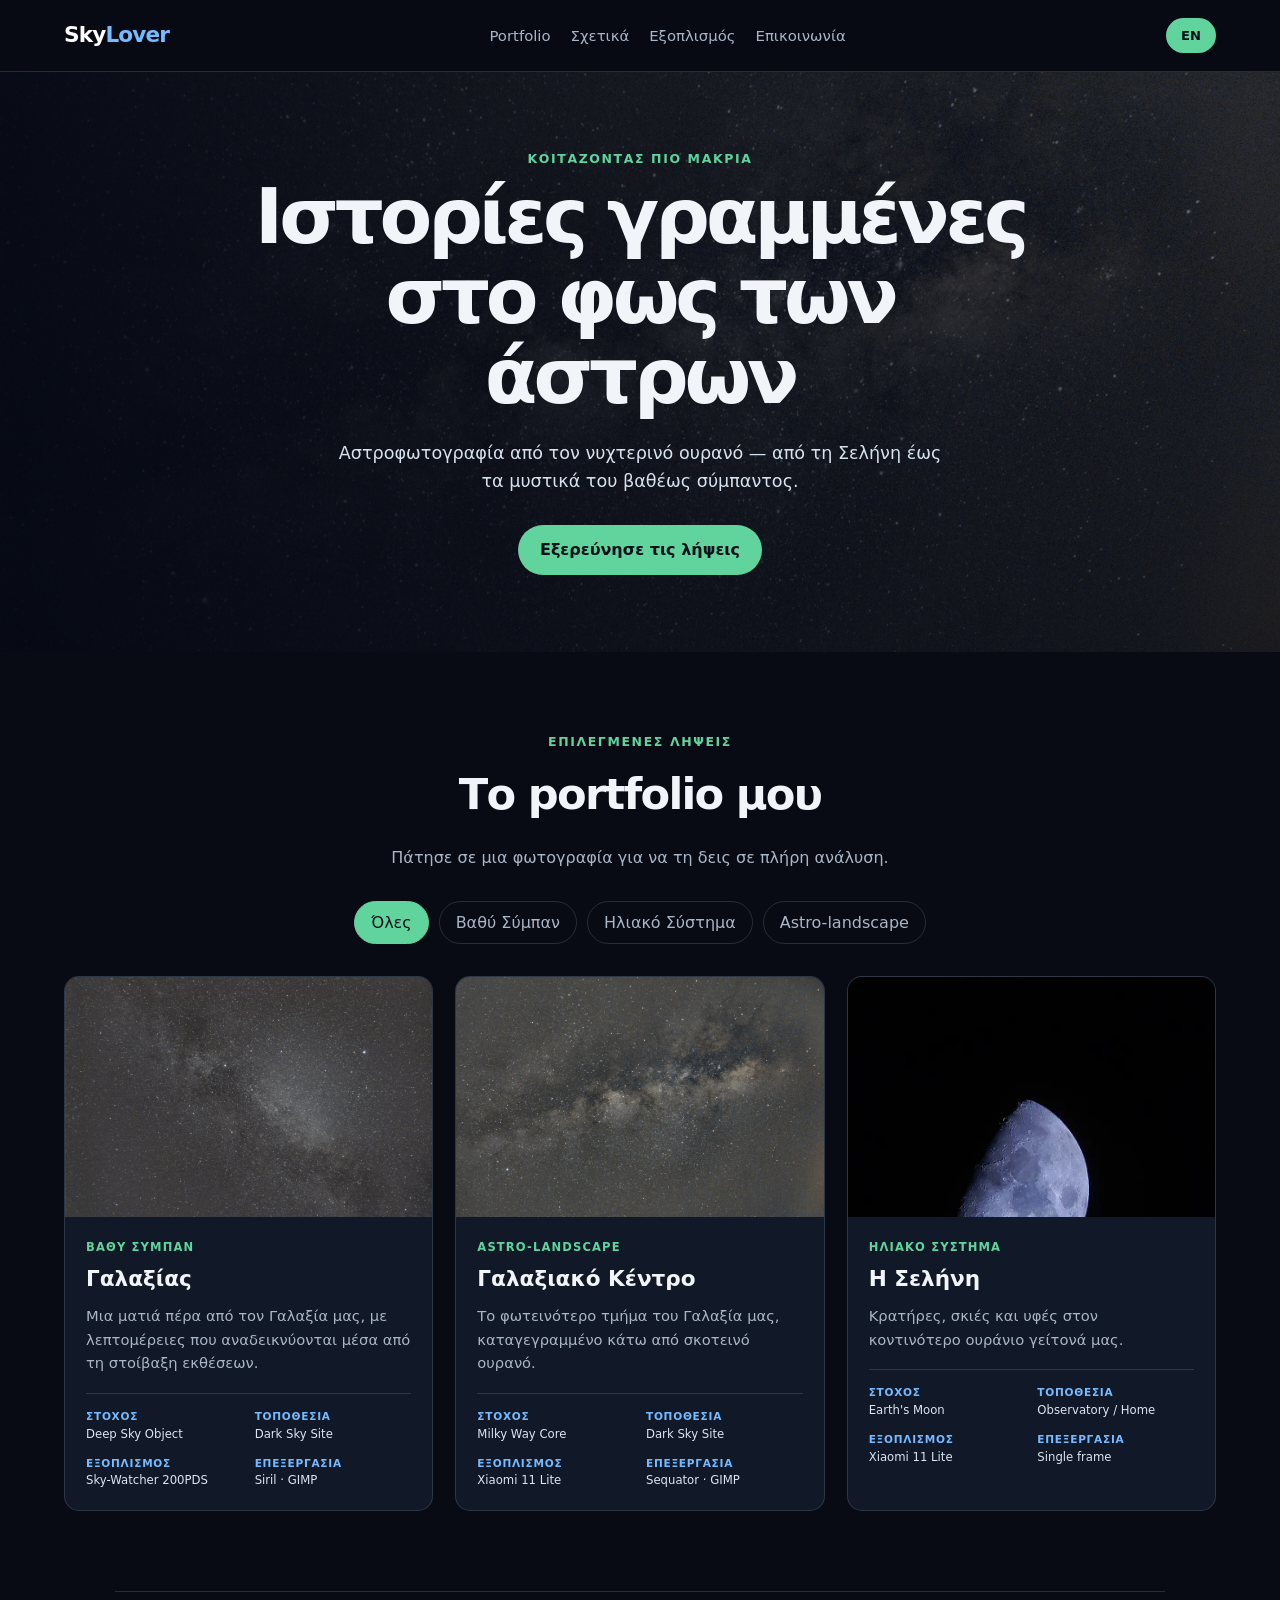
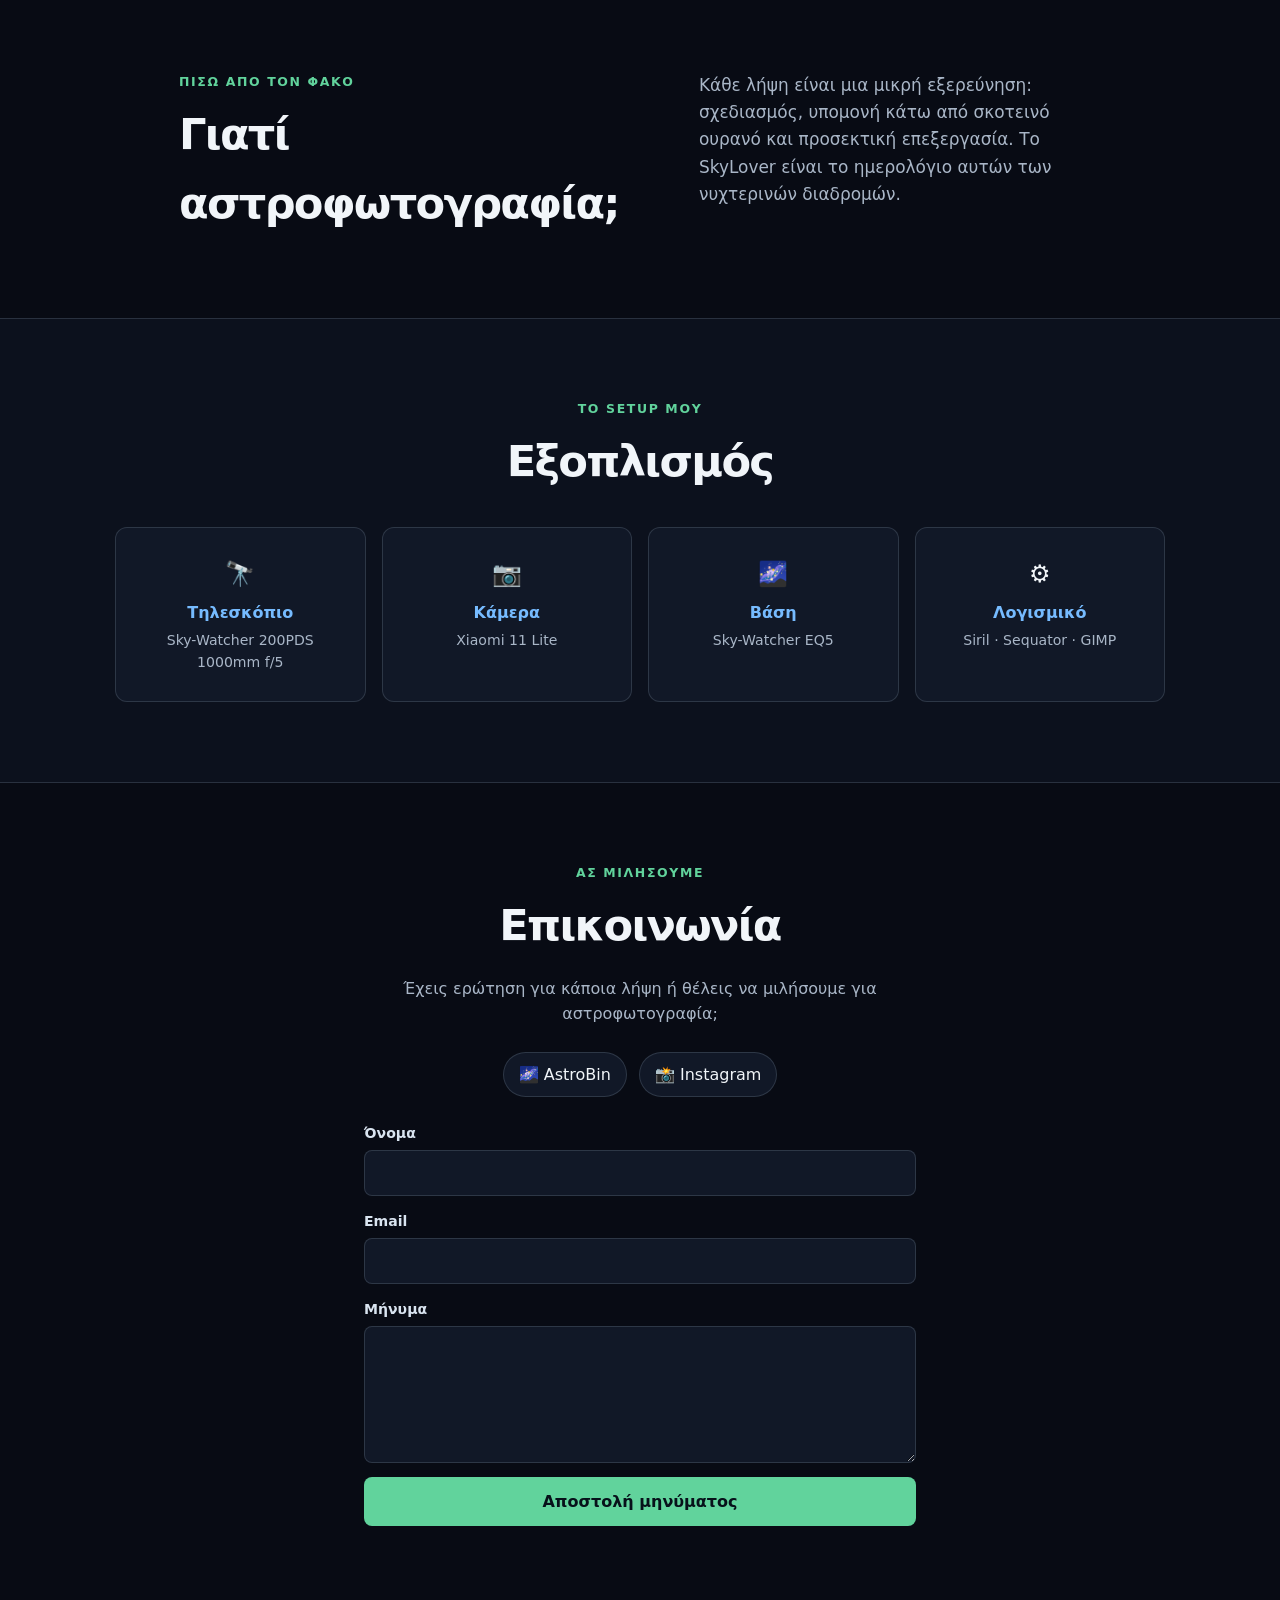
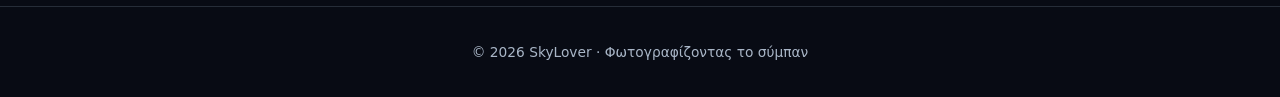
==== commit c70f7838: "Add favicon and social sharing preview" ====
--- a/index.html
+++ b/index.html
@@ -5,7 +5,22 @@
     <meta name="viewport" content="width=device-width, initial-scale=1.0">
     <meta name="description" content="Portfolio αστροφωτογραφίας με λήψεις βαθέως ουρανού, Σελήνης και γαλαξιακού κέντρου.">
     <title>SkyLover | Astrophotography</title>
+    <link rel="canonical" href="https://skylover-astrophotography.netlify.app/">
+    <link rel="icon" href="images/favicon.svg" type="image/svg+xml">
+    <meta property="og:type" content="website">
+    <meta property="og:locale" content="el_GR">
+    <meta property="og:title" content="SkyLover | Astrophotography">
+    <meta property="og:description" content="Αστροφωτογραφία από τον νυχτερινό ουρανό — από τη Σελήνη έως τα μυστικά του βαθέως σύμπαντος.">
+    <meta property="og:url" content="https://skylover-astrophotography.netlify.app/">
+    <meta property="og:image" content="https://skylover-astrophotography.netlify.app/images/social-preview.jpg">
+    <meta property="og:image:width" content="1200">
+    <meta property="og:image:height" content="630">
+    <meta name="twitter:card" content="summary_large_image">
+    <meta name="twitter:title" content="SkyLover | Astrophotography">
+    <meta name="twitter:description" content="Αστροφωτογραφία από τον νυχτερινό ουρανό.">
+    <meta name="twitter:image" content="https://skylover-astrophotography.netlify.app/images/social-preview.jpg">
     <link rel="stylesheet" href="style.css">
+    <script src="https://identity.netlify.com/v1/netlify-identity-widget.js"></script>
 </head>
 <body>
     <nav class="navbar" aria-label="Κύρια πλοήγηση">
@@ -59,5 +74,16 @@
     <footer><p>© <span id="year"></span> SkyLover · <span data-el="Φωτογραφίζοντας το σύμπαν" data-en="Photographing the universe">Φωτογραφίζοντας το σύμπαν</span></p></footer>
     <div id="lightbox" class="lightbox" role="dialog" aria-modal="true" aria-labelledby="lightbox-title" hidden><button class="close-lightbox" type="button" aria-label="Κλείσιμο">×</button><figure><img class="lightbox-content" id="lightbox-img" alt=""><figcaption id="lightbox-title"></figcaption></figure></div>
     <script src="script.js"></script>
+    <script>
+      if (window.netlifyIdentity) {
+        window.netlifyIdentity.on('init', (user) => {
+          if (!user) {
+            window.netlifyIdentity.on('login', () => {
+              document.location.href = '/admin/';
+            });
+          }
+        });
+      }
+    </script>
 </body>
 </html>
--- a/style.css
+++ b/style.css
@@ -6,7 +6,7 @@
 .logo { color:#fff; text-decoration:none; font-size:1.35rem; font-weight:800; letter-spacing:-.04em; }.logo span{color:var(--blue)}
 .nav-links { display:flex; list-style:none; gap:20px; padding:0; margin:0; }.nav-links a { color:var(--muted); text-decoration:none; font-size:.93rem; }.nav-links a:hover,.nav-links a:focus { color:var(--blue); }
 button,.primary-btn { font:inherit; }.lang-btn,.filter-btn,.social-btn,.submit-btn,.primary-btn { cursor:pointer; transition:.2s ease; }.lang-btn { color:#07111a; background:var(--accent); border:0; border-radius:999px; padding:7px 15px; font-weight:800; font-size:.82rem; }
-.hero { min-height:580px; display:grid; place-items:center; text-align:center; padding:72px 20px; background:linear-gradient(90deg,rgba(3,7,18,.92),rgba(3,7,18,.46)),linear-gradient(0deg,rgba(8,11,20,.55),rgba(8,11,20,.15)),url('images/galaxy_center0.jpg') center/cover; }.hero-content { max-width:780px; }.eyebrow { color:var(--accent); text-transform:uppercase; letter-spacing:.13em; font-weight:800; font-size:.78rem; margin:0 0 8px; }.hero h1 { font-size:clamp(2.5rem,6vw,5rem); line-height:1.04; margin:0; letter-spacing:-.055em; }.hero-text { max-width:620px; margin:22px auto 30px; color:#d8e2ee; font-size:1.1rem; }.primary-btn { display:inline-block; border-radius:999px; color:#07111a; background:var(--accent); padding:12px 22px; text-decoration:none; font-weight:800; }.primary-btn:hover { transform:translateY(-2px); box-shadow:0 8px 28px rgba(97,211,156,.3); }
+.hero { min-height:580px; display:grid; place-items:center; text-align:center; padding:72px 20px; background:linear-gradient(90deg,rgba(3,7,18,.92),rgba(3,7,18,.46)),linear-gradient(0deg,rgba(8,11,20,.55),rgba(8,11,20,.15)),url('images/galaxy_center0.webp') center/cover; }.hero-content { max-width:780px; }.eyebrow { color:var(--accent); text-transform:uppercase; letter-spacing:.13em; font-weight:800; font-size:.78rem; margin:0 0 8px; }.hero h1 { font-size:clamp(2.5rem,6vw,5rem); line-height:1.04; margin:0; letter-spacing:-.055em; }.hero-text { max-width:620px; margin:22px auto 30px; color:#d8e2ee; font-size:1.1rem; }.primary-btn { display:inline-block; border-radius:999px; color:#07111a; background:var(--accent); padding:12px 22px; text-decoration:none; font-weight:800; }.primary-btn:hover { transform:translateY(-2px); box-shadow:0 8px 28px rgba(97,211,156,.3); }
 .portfolio-section,.gear-section,.contact-section,.about-section { padding:80px clamp(20px,5vw,76px); }.section-heading { max-width:650px; margin:0 auto 30px; text-align:center; }.section-heading h2,.about-section h2,.contact-section h2 { font-size:clamp(1.8rem,4vw,2.7rem); margin:0; letter-spacing:-.04em; }.section-heading p:last-child,.contact-section>p:not(.eyebrow),.about-section>p { color:var(--muted); }
 .filters-container { display:flex; flex-wrap:wrap; justify-content:center; gap:10px; margin-bottom:32px; }.filter-btn { color:var(--muted); padding:8px 16px; background:transparent; border:1px solid var(--line); border-radius:999px; }.filter-btn:hover,.filter-btn.active { color:#07111a; border-color:var(--accent); background:var(--accent); }
 .gallery { max-width:1200px; margin:auto; display:grid; grid-template-columns:repeat(3,1fr); gap:22px; }.card { background:var(--surface); border:1px solid var(--line); border-radius:15px; overflow:hidden; }.image-trigger { padding:0; border:0; display:block; width:100%; position:relative; overflow:hidden; background:#000; cursor:zoom-in; }.image-trigger img { display:block; width:100%; height:240px; object-fit:cover; transition:transform .35s ease; }.image-trigger:hover img,.image-trigger:focus img { transform:scale(1.05); }.image-hint { position:absolute; left:14px; bottom:12px; padding:5px 10px; border-radius:999px; background:rgba(8,11,20,.78); color:#fff; font-size:.75rem; opacity:0; transform:translateY(7px); transition:.2s; }.image-trigger:hover .image-hint,.image-trigger:focus .image-hint { opacity:1; transform:none; }.card-info { padding:21px; }.category { color:var(--accent); text-transform:uppercase; letter-spacing:.1em; font-size:.72rem; font-weight:800; margin:0; }.card h3 { font-size:1.35rem; margin:5px 0 8px; }.card-info>p:not(.category) { color:var(--muted); font-size:.92rem; margin:0 0 18px; }.shot-details { margin:0; display:grid; grid-template-columns:repeat(2,1fr); gap:12px; border-top:1px solid var(--line); padding-top:14px; }.shot-details dt { color:var(--blue); font-size:.66rem; font-weight:800; text-transform:uppercase; letter-spacing:.07em; }.shot-details dd { color:#dbe5f0; margin:2px 0 0; font-size:.73rem; line-height:1.35; }
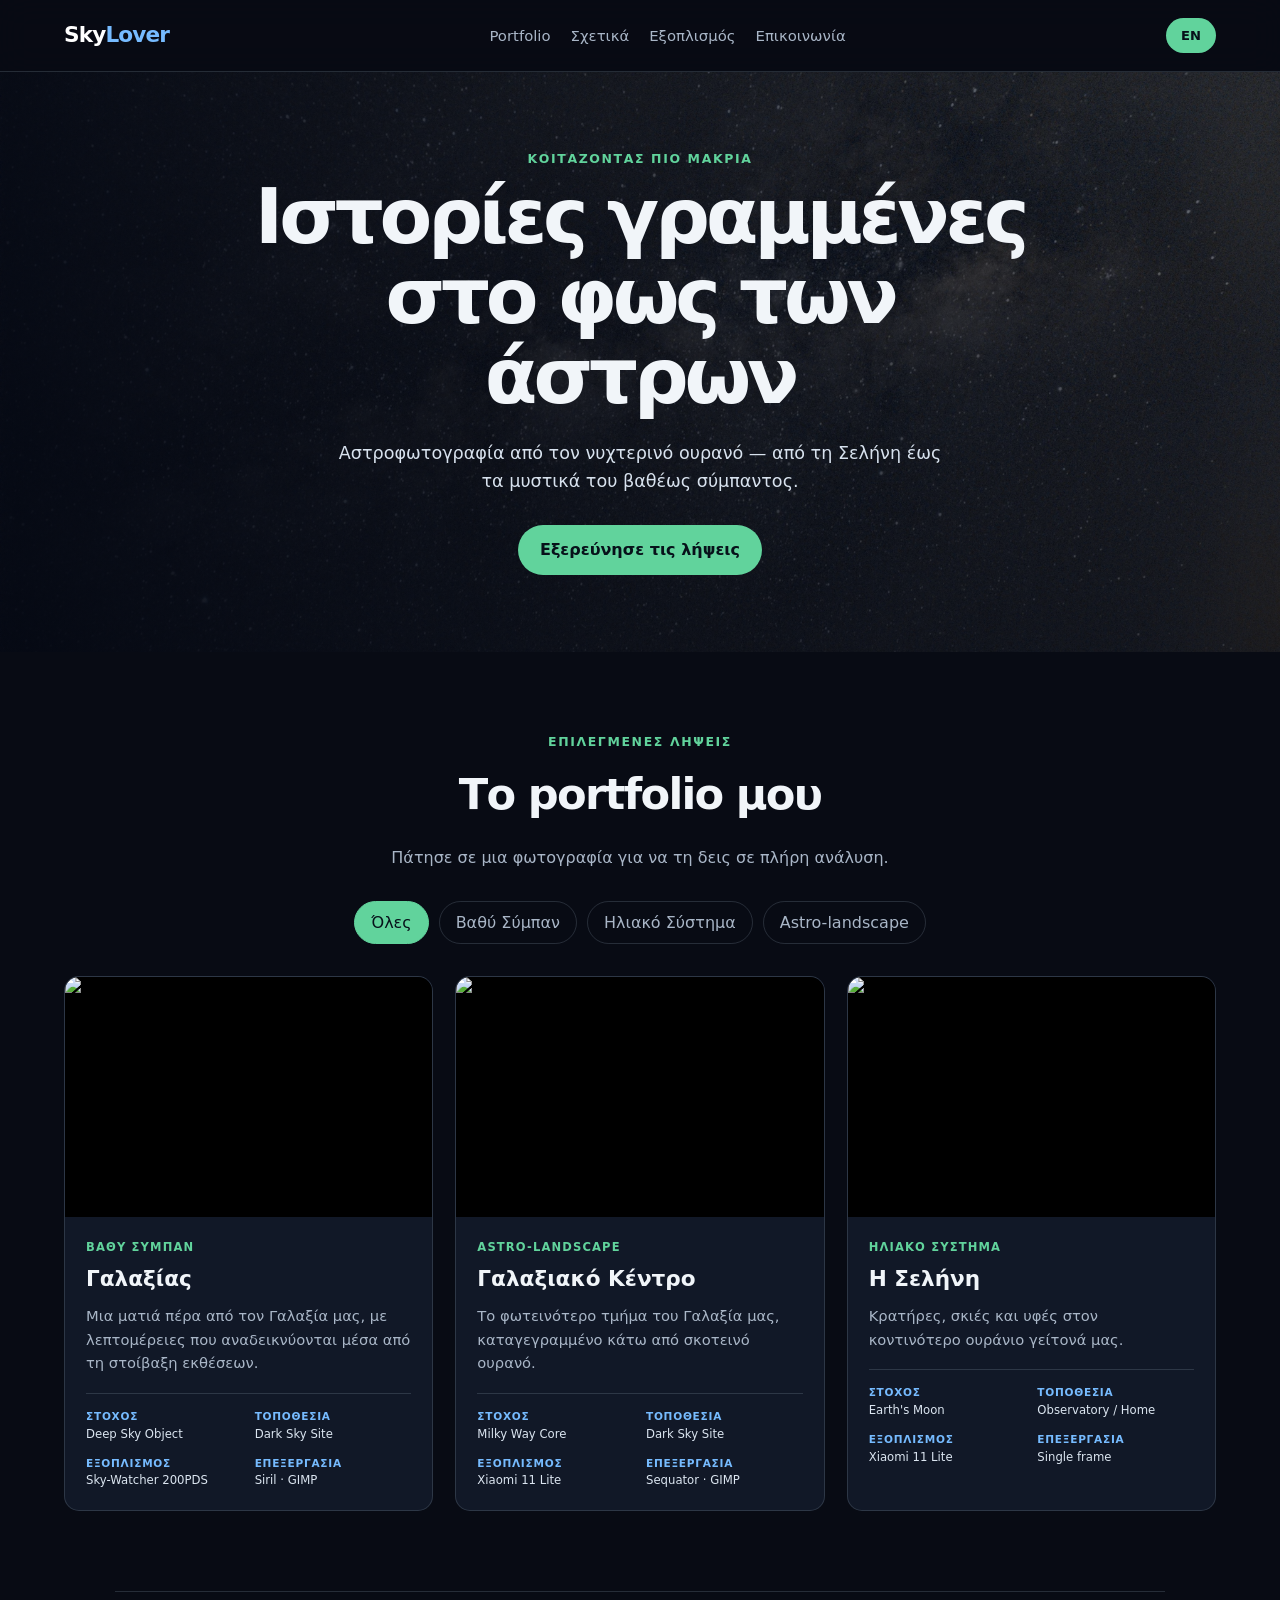
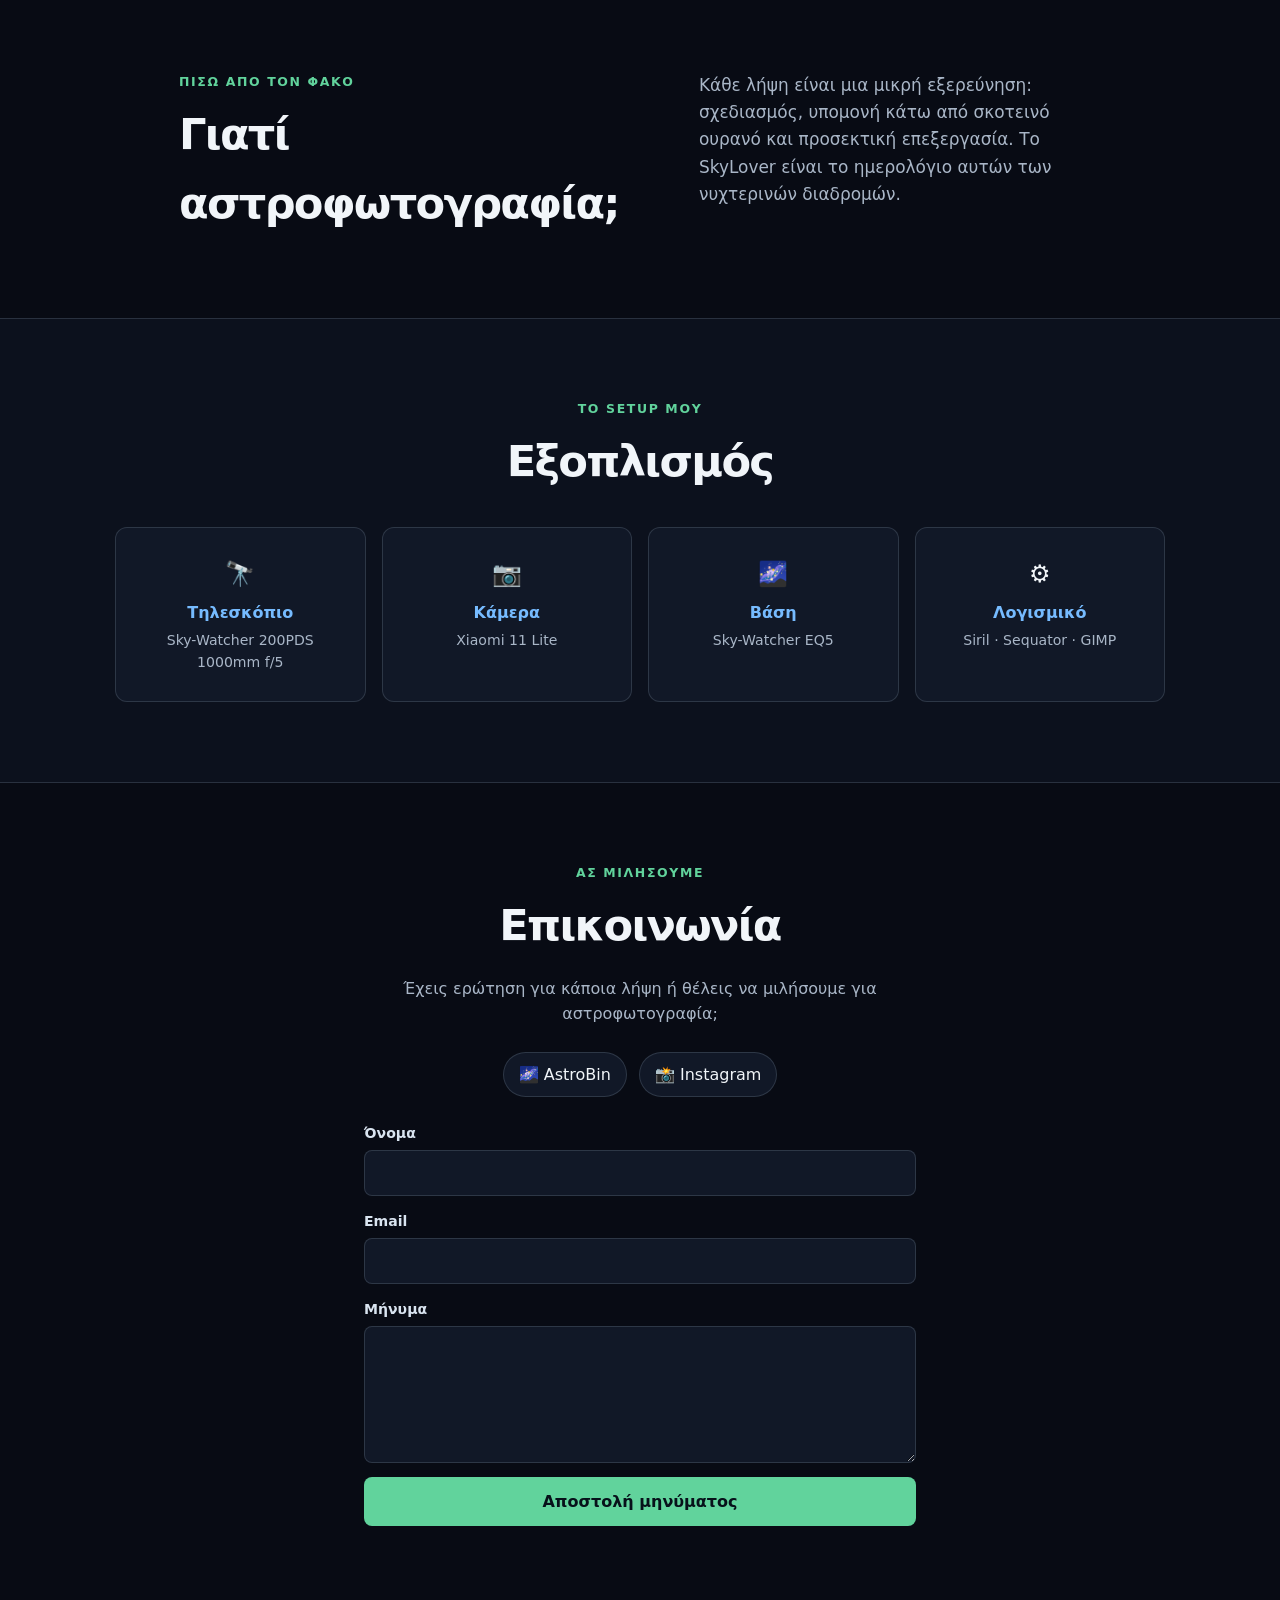
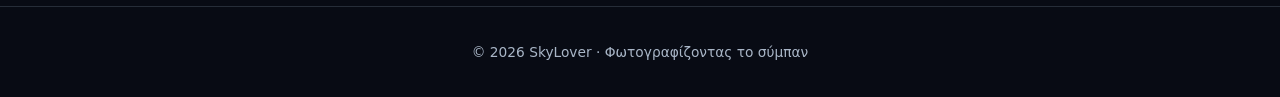
==== commit d415c828: "Add privacy-friendly visitor analytics" ====
--- a/index.html
+++ b/index.html
@@ -73,6 +73,8 @@
 
     <footer><p>© <span id="year"></span> SkyLover · <span data-el="Φωτογραφίζοντας το σύμπαν" data-en="Photographing the universe">Φωτογραφίζοντας το σύμπαν</span></p></footer>
     <div id="lightbox" class="lightbox" role="dialog" aria-modal="true" aria-labelledby="lightbox-title" hidden><button class="close-lightbox" type="button" aria-label="Κλείσιμο">×</button><figure><img class="lightbox-content" id="lightbox-img" alt=""><figcaption id="lightbox-title"></figcaption></figure></div>
+    <!-- Cloudflare Web Analytics -->
+    <script type="module" src="https://static.cloudflareinsights.com/beacon.min.js" data-cf-beacon='{"token":"e715679bf95e434e8cdbb3a84617d803"}'></script>
     <script src="script.js"></script>
     <script>
       if (window.netlifyIdentity) {
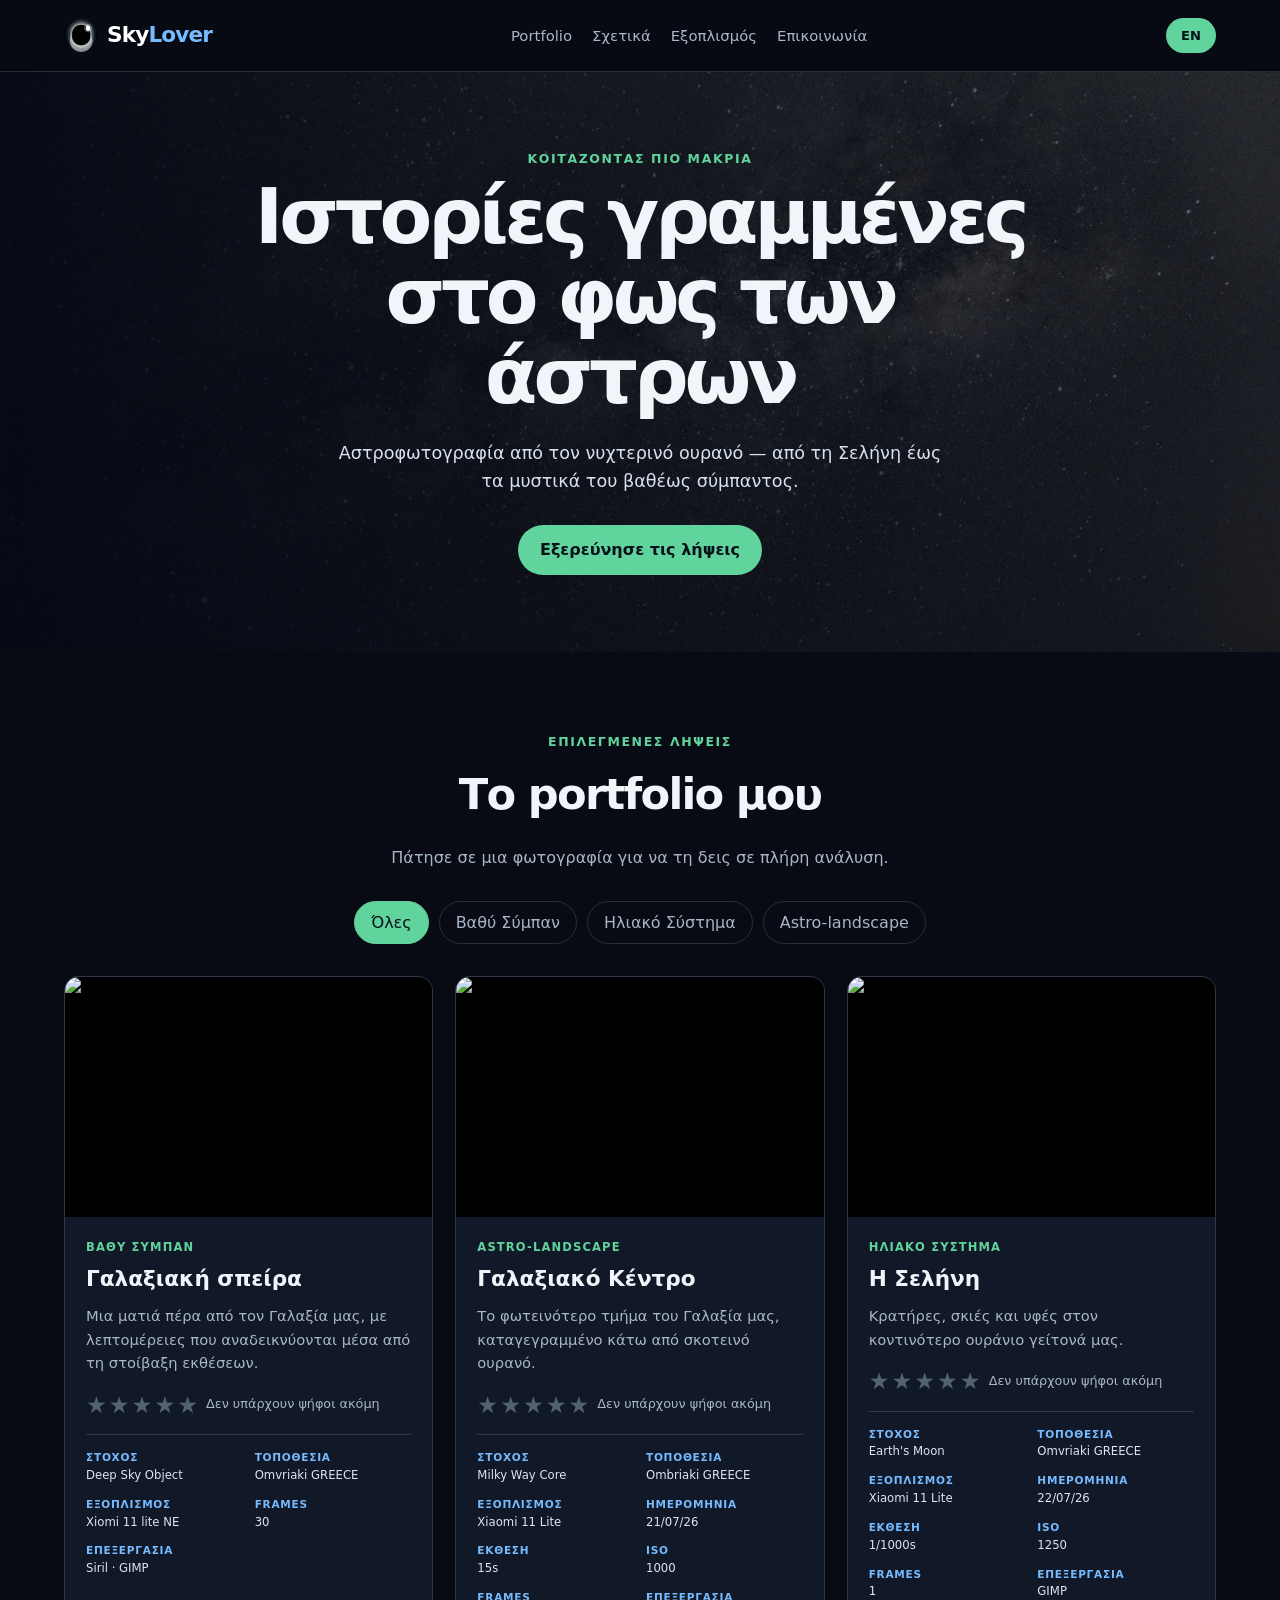
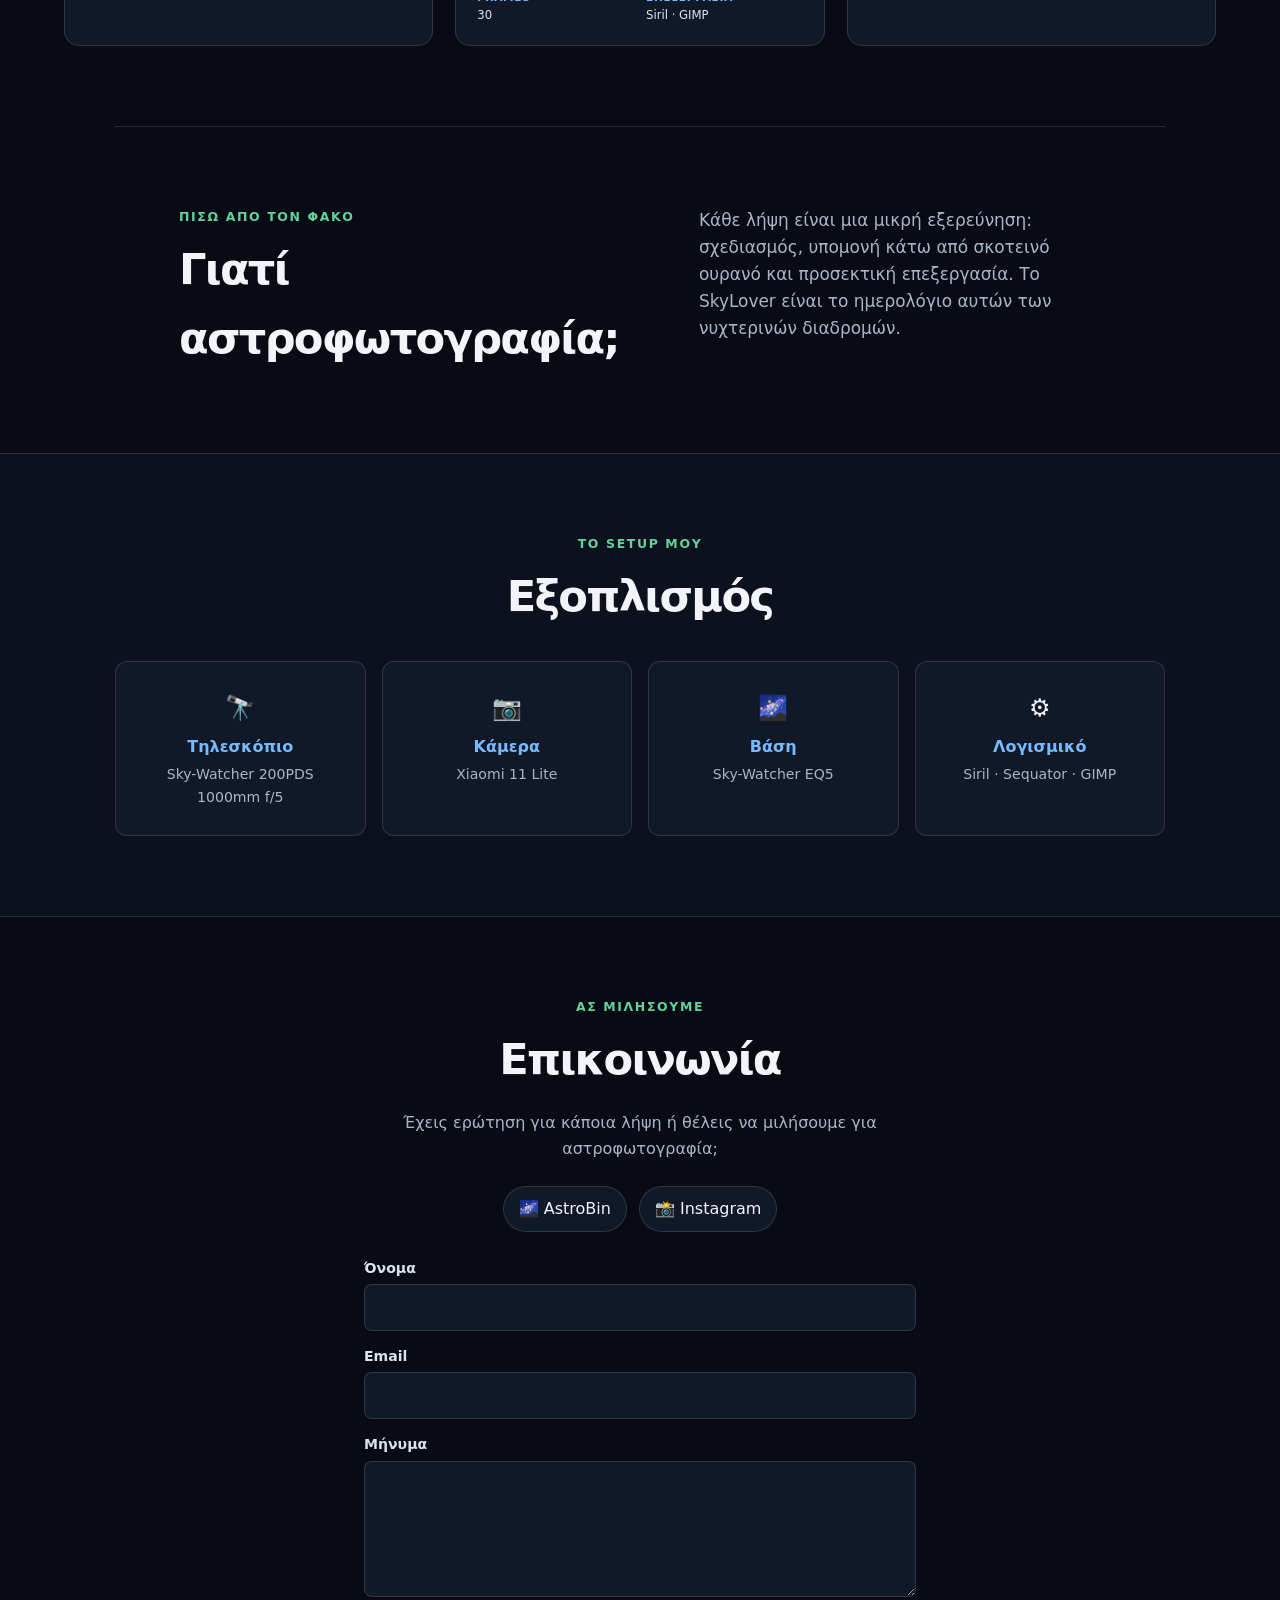
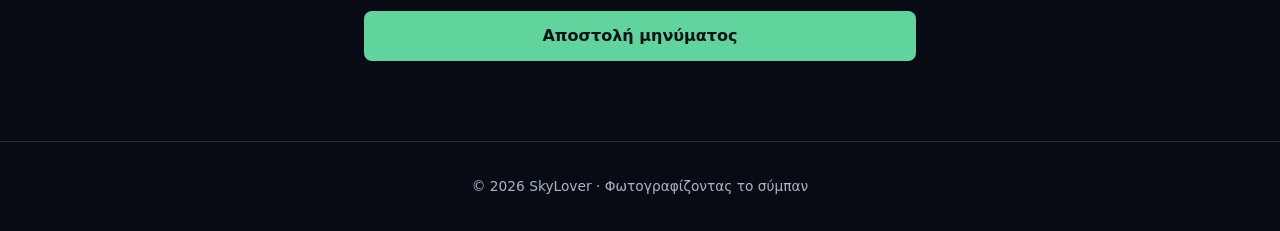
==== commit 76ff1361: "Use SkyLover logo for branding and favicon" ====
--- a/index.html
+++ b/index.html
@@ -6,7 +6,7 @@
     <meta name="description" content="Portfolio αστροφωτογραφίας με λήψεις βαθέως ουρανού, Σελήνης και γαλαξιακού κέντρου.">
     <title>SkyLover | Astrophotography</title>
     <link rel="canonical" href="https://skylover-astrophotography.netlify.app/">
-    <link rel="icon" href="images/favicon.svg" type="image/svg+xml">
+    <link rel="icon" href="images/favicon.png" type="image/png">
     <meta property="og:type" content="website">
     <meta property="og:locale" content="el_GR">
     <meta property="og:title" content="SkyLover | Astrophotography">
@@ -20,11 +20,12 @@
     <meta name="twitter:description" content="Αστροφωτογραφία από τον νυχτερινό ουρανό.">
     <meta name="twitter:image" content="https://skylover-astrophotography.netlify.app/images/social-preview.jpg">
     <link rel="stylesheet" href="style.css">
+    <script defer src="https://cdn.jsdelivr.net/npm/exifr@7.1.3/dist/full.umd.js"></script>
     <script src="https://identity.netlify.com/v1/netlify-identity-widget.js"></script>
 </head>
 <body>
     <nav class="navbar" aria-label="Κύρια πλοήγηση">
-        <a class="logo" href="#top" aria-label="SkyLover αρχική">Sky<span>Lover</span></a>
+        <a class="logo" href="#top" aria-label="SkyLover αρχική"><img src="images/skylover-logo.png" alt=""><span>Sky<span>Lover</span></span></a>
         <ul class="nav-links">
             <li><a href="#gallery" data-el="Portfolio" data-en="Portfolio">Portfolio</a></li>
             <li><a href="#about" data-el="Σχετικά" data-en="About">Σχετικά</a></li>
@@ -72,7 +73,7 @@
     </main>
 
     <footer><p>© <span id="year"></span> SkyLover · <span data-el="Φωτογραφίζοντας το σύμπαν" data-en="Photographing the universe">Φωτογραφίζοντας το σύμπαν</span></p></footer>
-    <div id="lightbox" class="lightbox" role="dialog" aria-modal="true" aria-labelledby="lightbox-title" hidden><button class="close-lightbox" type="button" aria-label="Κλείσιμο">×</button><figure><img class="lightbox-content" id="lightbox-img" alt=""><figcaption id="lightbox-title"></figcaption></figure></div>
+    <div id="lightbox" class="lightbox" role="dialog" aria-modal="true" aria-labelledby="lightbox-title" hidden><button class="close-lightbox" type="button" aria-label="Κλείσιμο">×</button><figure><img class="lightbox-content" id="lightbox-img" alt=""><figcaption id="lightbox-title"></figcaption><dl id="lightbox-metadata" class="lightbox-metadata" hidden></dl></figure></div>
     <!-- Cloudflare Web Analytics -->
     <script type="module" src="https://static.cloudflareinsights.com/beacon.min.js" data-cf-beacon='{"token":"e715679bf95e434e8cdbb3a84617d803"}'></script>
     <script src="script.js"></script>
--- a/style.css
+++ b/style.css
@@ -3,7 +3,7 @@
 html { scroll-behavior:smooth; }
 body { margin:0; background:var(--bg); color:var(--text); font-family:Segoe UI,system-ui,sans-serif; line-height:1.6; }
 .navbar { min-height:72px; display:flex; align-items:center; gap:28px; justify-content:space-between; padding:14px clamp(20px,5vw,76px); background:rgba(8,11,20,.88); border-bottom:1px solid var(--line); position:sticky; top:0; z-index:20; backdrop-filter:blur(16px); }
-.logo { color:#fff; text-decoration:none; font-size:1.35rem; font-weight:800; letter-spacing:-.04em; }.logo span{color:var(--blue)}
+.logo { display:flex; align-items:center; gap:9px; color:#fff; text-decoration:none; font-size:1.35rem; font-weight:800; letter-spacing:-.04em; }.logo img { width:34px; height:34px; border-radius:50%; object-fit:cover; }.logo > span span { color:var(--blue); }
 .nav-links { display:flex; list-style:none; gap:20px; padding:0; margin:0; }.nav-links a { color:var(--muted); text-decoration:none; font-size:.93rem; }.nav-links a:hover,.nav-links a:focus { color:var(--blue); }
 button,.primary-btn { font:inherit; }.lang-btn,.filter-btn,.social-btn,.submit-btn,.primary-btn { cursor:pointer; transition:.2s ease; }.lang-btn { color:#07111a; background:var(--accent); border:0; border-radius:999px; padding:7px 15px; font-weight:800; font-size:.82rem; }
 .hero { min-height:580px; display:grid; place-items:center; text-align:center; padding:72px 20px; background:linear-gradient(90deg,rgba(3,7,18,.92),rgba(3,7,18,.46)),linear-gradient(0deg,rgba(8,11,20,.55),rgba(8,11,20,.15)),url('images/galaxy_center0.webp') center/cover; }.hero-content { max-width:780px; }.eyebrow { color:var(--accent); text-transform:uppercase; letter-spacing:.13em; font-weight:800; font-size:.78rem; margin:0 0 8px; }.hero h1 { font-size:clamp(2.5rem,6vw,5rem); line-height:1.04; margin:0; letter-spacing:-.055em; }.hero-text { max-width:620px; margin:22px auto 30px; color:#d8e2ee; font-size:1.1rem; }.primary-btn { display:inline-block; border-radius:999px; color:#07111a; background:var(--accent); padding:12px 22px; text-decoration:none; font-weight:800; }.primary-btn:hover { transform:translateY(-2px); box-shadow:0 8px 28px rgba(97,211,156,.3); }
@@ -13,5 +13,7 @@
 .about-section { max-width:1050px; margin:auto; display:grid; grid-template-columns:1fr 1.25fr; gap:80px; border-top:1px solid var(--line); }.about-section>p { font-size:1.06rem; margin:0; }.gear-section { background:#0c111d; border-block:1px solid var(--line); }.gear-grid { display:grid; grid-template-columns:repeat(4,1fr); gap:16px; max-width:1050px; margin:auto; }.gear-item { text-align:center; padding:27px 15px; background:var(--surface); border:1px solid var(--line); border-radius:12px; }.gear-item>span { font-size:1.5rem; }.gear-item h3 { margin:7px 0 3px; color:var(--blue); font-size:1rem; }.gear-item p { margin:0; color:var(--muted); font-size:.88rem; }
 .contact-section { max-width:680px; margin:auto; text-align:center; }.social-links { display:flex; justify-content:center; gap:12px; margin:25px 0; }.social-btn { text-decoration:none; color:var(--text); border:1px solid var(--line); background:var(--surface); padding:9px 15px; border-radius:999px; }.social-btn:hover { border-color:var(--blue); }.contact-form { display:grid; gap:14px; text-align:left; }.contact-form label { display:grid; gap:5px; color:#d9e4f0; font-size:.88rem; font-weight:700; }.contact-form input,.contact-form textarea { width:100%; color:var(--text); background:var(--surface); border:1px solid var(--line); border-radius:8px; padding:11px; font:inherit; }.contact-form input:focus,.contact-form textarea:focus { outline:2px solid var(--blue); outline-offset:2px; }.submit-btn { border:0; border-radius:8px; background:var(--accent); color:#07111a; padding:12px; font-weight:800; }.submit-btn:hover { filter:brightness(1.07); }.form-note { color:var(--muted); font-size:.8rem; } footer { padding:20px; color:var(--muted); border-top:1px solid var(--line); text-align:center; font-size:.86rem; }
 .lightbox[hidden] { display:none; }.lightbox { position:fixed; inset:0; z-index:100; background:rgba(0,0,0,.94); padding:48px 20px 20px; display:grid; place-items:center; }.lightbox figure { margin:0; display:grid; gap:9px; justify-items:center; max-height:100%; }.lightbox-content { max-height:78vh; max-width:min(94vw,1280px); object-fit:contain; border-radius:8px; }.lightbox figcaption { color:#e3edf8; }.close-lightbox { position:absolute; right:22px; top:12px; border:0; color:#fff; background:transparent; font-size:2.5rem; line-height:1; cursor:pointer; }
+.lightbox-metadata { display:flex; flex-wrap:wrap; justify-content:center; gap:8px 18px; margin:0; color:#d8e2ee; font-size:.8rem; }.lightbox-metadata div { display:flex; gap:5px; }.lightbox-metadata dt { color:var(--blue); font-weight:700; }.lightbox-metadata dd { margin:0; }
+.rating { display:flex; align-items:center; gap:8px; flex-wrap:wrap; margin:0 0 18px; }.rating-stars { display:flex; gap:2px; }.rating-star { border:0; padding:0; background:transparent; color:#536273; cursor:pointer; font-size:1.45rem; line-height:1; transition:transform .15s,color .15s; }.rating-star:hover,.rating-star:focus { color:#ffd166; transform:scale(1.16); outline:none; }.rating-star.is-filled { color:#ffd166; }.rating-summary { color:var(--muted); font-size:.8rem; }.rating-message { width:100%; color:var(--accent); font-size:.78rem; }
 @media (max-width:800px) { .navbar { gap:12px; }.nav-links { gap:12px; }.gallery { grid-template-columns:1fr 1fr; }.gear-grid { grid-template-columns:1fr 1fr; }.about-section { grid-template-columns:1fr; gap:18px; } }
 @media (max-width:560px) { .navbar { padding:12px 16px; }.nav-links { display:none; }.hero { min-height:500px; }.portfolio-section,.gear-section,.contact-section,.about-section { padding:58px 20px; }.gallery { grid-template-columns:1fr; }.image-trigger img { height:255px; }.shot-details { gap:5px; }.gear-grid { grid-template-columns:1fr 1fr; } }
